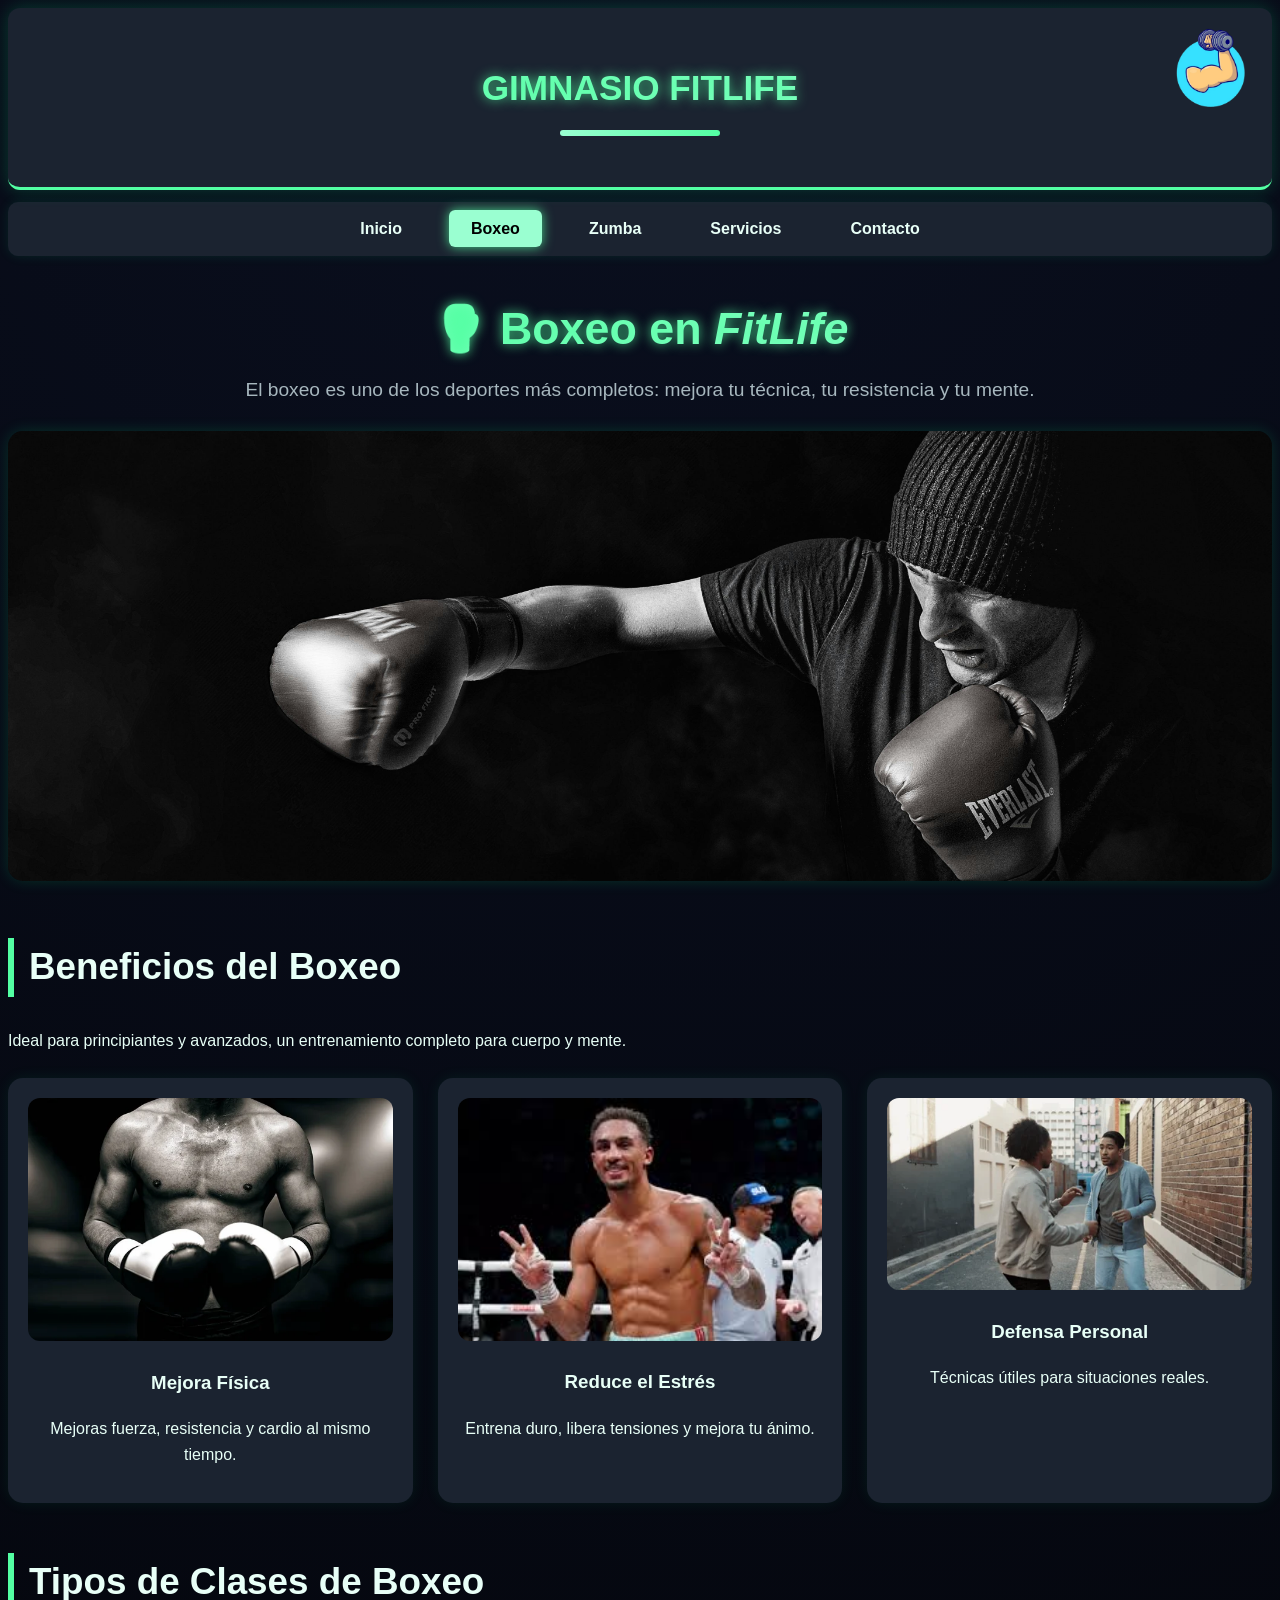
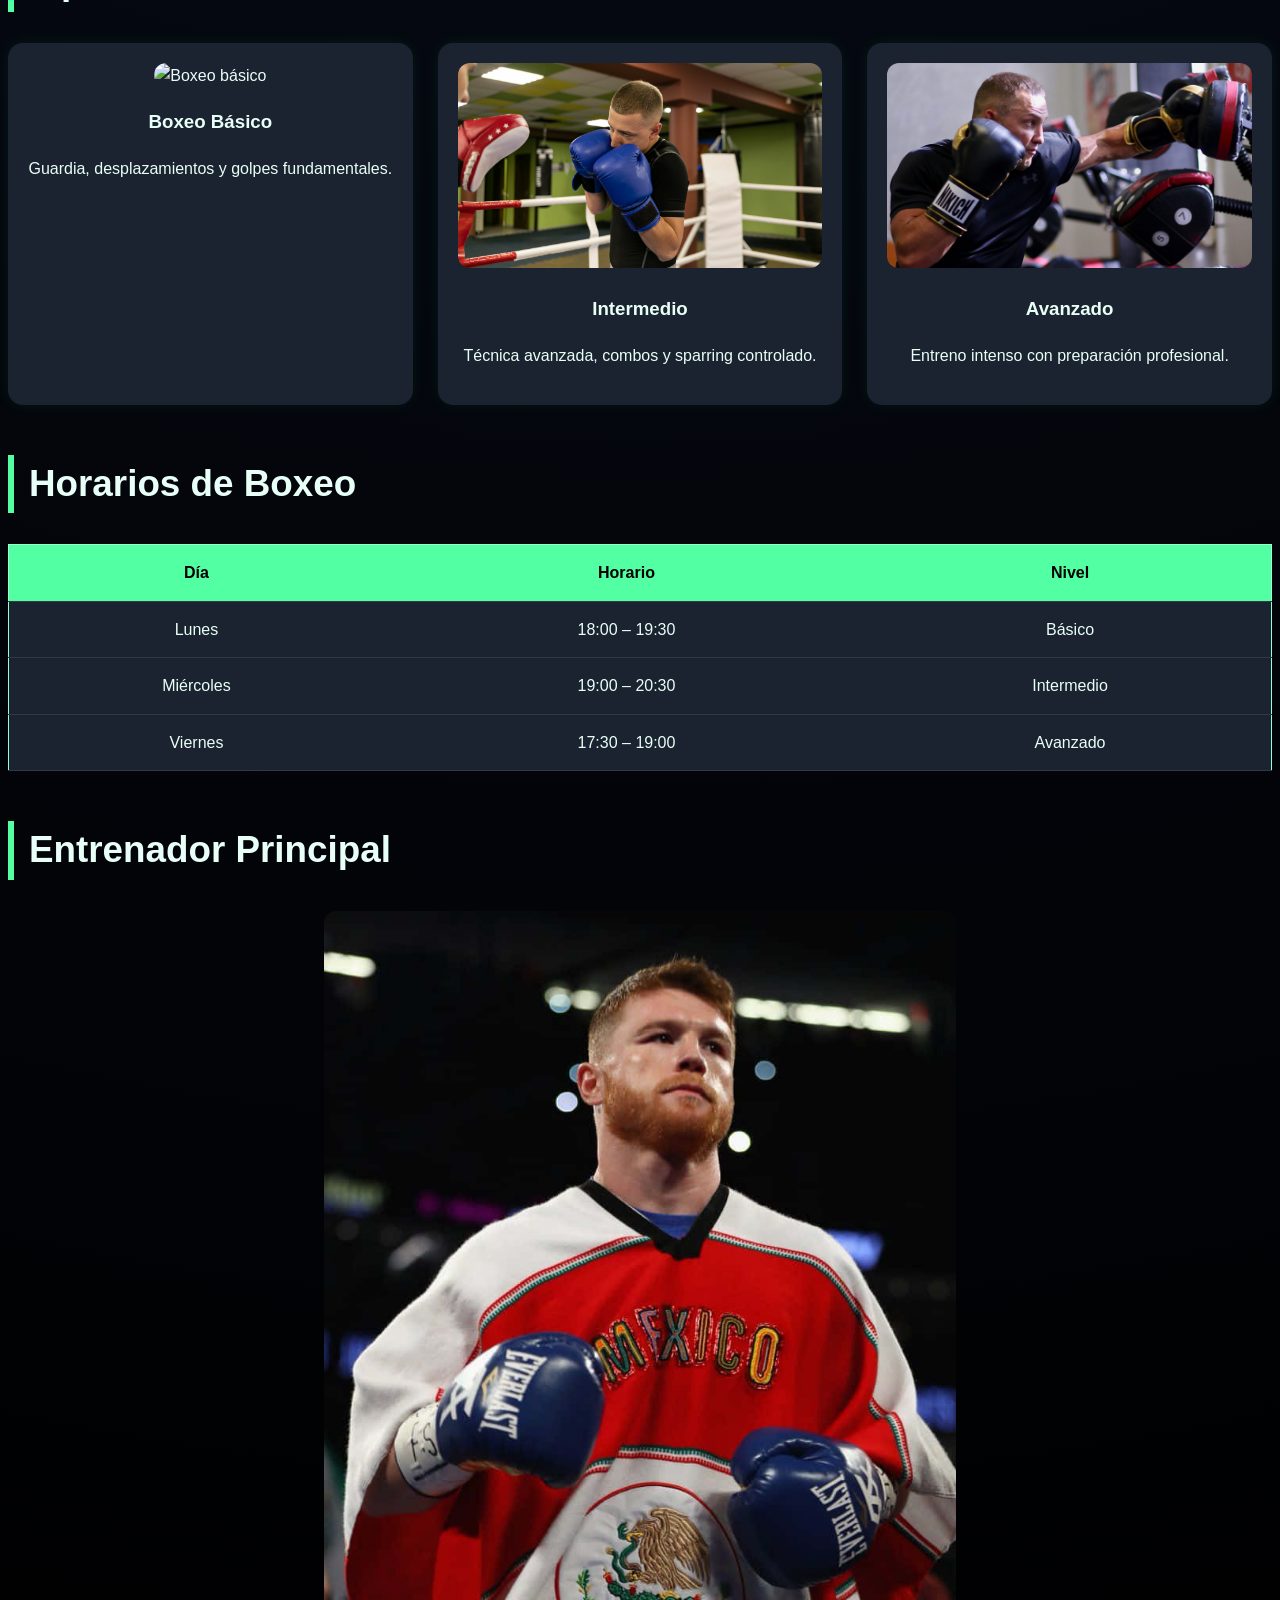
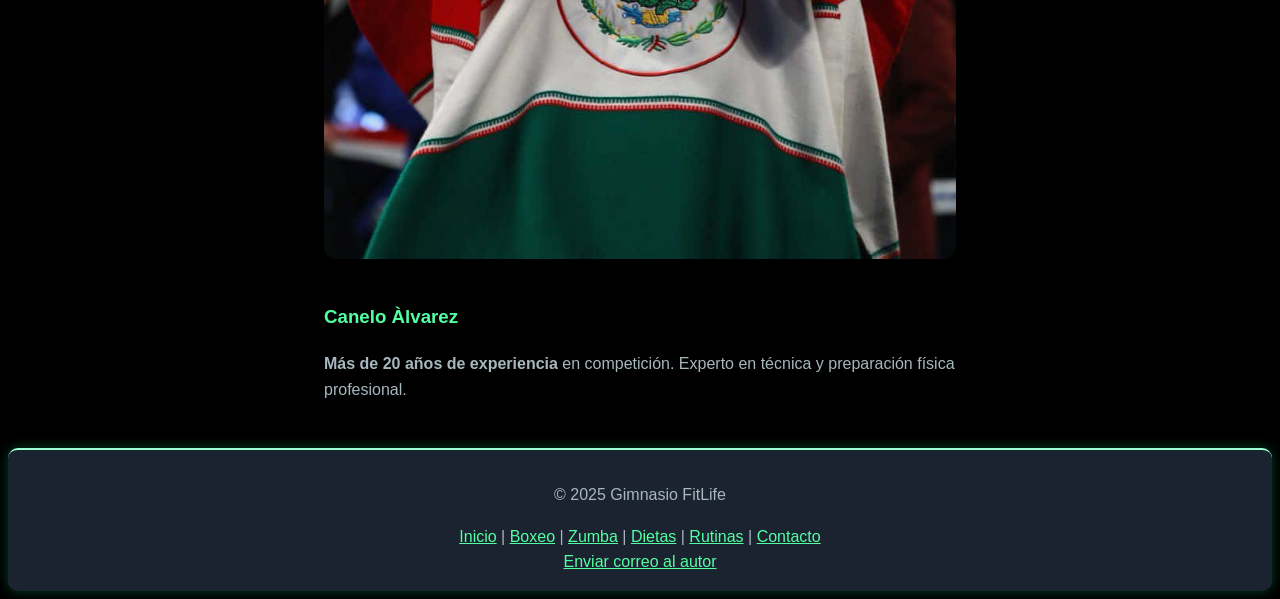
==== html/Anuarbotseo.html @ 524df391 "acabarBoxeo" ====
<!DOCTYPE html>
<html lang="es">

<head>
    <meta charset="UTF-8">
    <meta name="viewport" content="width=device-width, initial-scale=1.0">
    <meta name="author" content="Equipo 3">
    <meta name="description" content="Gimnasio FitLife – Entrenamientos, dietas y contacto">
    <meta name="keywords" content="gimnasio, boxeo, zumba, dietas, rutinas, fitness">
    <title>FitLife – Boxeo</title>

    <link rel="stylesheet" href="css/reset.css">
    <link rel="stylesheet" href="../css/boxeo.css">
    <link rel="stylesheet" href="../css/main.css">
</head>

<body>
    <header id="header">
        <img src="../img/logo.png" id="logo" alt="logo gimnasio">
        <h1>Gimnasio FitLife</h1>
    </header>

    <nav id="main-nav">
        <ul>
            <li><a href="../index.html">Inicio</a></li>
            <li><a class="active" href="Anuarbotseo.html">Boxeo</a></li>
            <li><a href="zumba.html">Zumba</a></li>
            <li><a href="servicios.html">Servicios</a></li>
            <li><a href="contacto.html">Contacto</a></li>
        </ul>
    </nav>

    <main>
        <!-- Sección portada -->
        <section id="boxeo-portada">
            <h1 class="titulo-boxeo">🥊 Boxeo en <em>FitLife</em></h1>
            <p class="intro-boxeo">El boxeo es uno de los deportes más completos: mejora tu técnica, tu resistencia y tu mente.</p>

            <div class="img-portada-boxeo">
                <img src="../img/box4k.jpg" alt="Boxeador entrenando">
            </div>
        </section>

        <!-- Beneficios -->
        <section id="beneficios-boxeo">
            <h2>Beneficios del Boxeo</h2>
            <p>Ideal para principiantes y avanzados, un entrenamiento completo para cuerpo y mente.</p>

            <div class="cards-beneficios">
                <div class="card-boxeo">
                    <img src="../img/fisico.png" alt="Mejora física">
                    <h3>Mejora Física</h3>
                    <p>Mejoras fuerza, resistencia y cardio al mismo tiempo.</p>
                </div>

                <div class="card-boxeo">
                    <img src="../img/estres.png" alt="Estrés">
                    <h3>Reduce el Estrés</h3>
                    <p>Entrena duro, libera tensiones y mejora tu ánimo.</p>
                </div>

                <div class="card-boxeo">
                    <img src="../img/pelecallejera.png" alt="Defensa personal">
                    <h3>Defensa Personal</h3>
                    <p>Técnicas útiles para situaciones reales.</p>
                </div>
            </div>
        </section>

        <!-- Clases -->
        <section id="tipos-clases">
            <h2>Tipos de Clases de Boxeo</h2>

            <div class="lista-clases">
                <div class="clase">
                    <img src="../img/nino-de-tiro-medio-practicando-boxeo.jpg" alt="Boxeo básico">
                    <h3>Boxeo Básico</h3>
                    <p>Guardia, desplazamientos y golpes fundamentales.</p>
                </div>

                <div class="clase">
                    <img src="../img/vista-lateral-del-boxeador-masculino-con-entrenador-y-guantes.jpg" alt="Nivel intermedio">
                    <h3>Intermedio</h3>
                    <p>Técnica avanzada, combos y sparring controlado.</p>
                </div>

                <div class="clase">
                    <img src="../img/AVANZADO.png" alt="Avanzado">
                    <h3>Avanzado</h3>
                    <p>Entreno intenso con preparación profesional.</p>
                </div>
            </div>
        </section>

        <!-- Horarios -->
        <section id="horarios-boxeo">
            <h2>Horarios de Boxeo</h2>

            <table class="tabla-horarios">
                <tr>
                    <th>Día</th>
                    <th>Horario</th>
                    <th>Nivel</th>
                </tr>
                <tr>
                    <td>Lunes</td>
                    <td>18:00 – 19:30</td>
                    <td>Básico</td>
                </tr>
                <tr>
                    <td>Miércoles</td>
                    <td>19:00 – 20:30</td>
                    <td>Intermedio</td>
                </tr>
                <tr>
                    <td>Viernes</td>
                    <td>17:30 – 19:00</td>
                    <td>Avanzado</td>
                </tr>
            </table>
        </section>

        <!-- Entrenador -->
        <section id="entrenador-boxeo">
            <h2>Entrenador Principal</h2>

            <div class="entrenador-info">
                <img src="../img/canelo.png" alt="Entrenador" class="entrenador-img">

                <div class="texto-entrenador">
                    <h3>Canelo Àlvarez</h3>
                    <p> <strong>Más de 20 años de experiencia</strong> en competición. Experto en técnica y preparación física profesional.</p>
                </div>
            </div>
        </section>
    </main>

    <footer id="footer">
        <p>© 2025 Gimnasio FitLife</p>
        <div id="footer-nav">
            <a href="../index.html">Inicio</a> |
            <a href="Anuarbotseo.html">Boxeo</a> |
            <a href="zumba.html">Zumba</a> |
            <a href="dietas.html">Dietas</a> |
            <a href="rutinas.html">Rutinas</a> |
            <a href="contacto.html">Contacto</a>
        </div>
        <a href="mailto:fitlife@gym.com">Enviar correo al autor</a>
    </footer>
</body>
</html>
---- css/boxeo.css ----
/* =======================================
   Estilos exclusivos de la página de boxeo
   Respeta la paleta neon oscura de main.css
   ======================================= */

/* Portada */
.titulo-boxeo {
    text-align: center;
    font-size: 2.8rem;
    margin-bottom: 10px;
    background: linear-gradient(90deg, var(--accent), var(--accent-soft));
    -webkit-background-clip: text;
    -webkit-text-fill-color: transparent;
    text-shadow: var(--shadow-neon);
}

.intro-boxeo {
    text-align: center;
    max-width: 800px;
    margin: auto;
    font-size: 1.2rem;
    color: var(--text-soft);
}

.img-portada-boxeo img {
    width: 100%;
    max-height: 450px;
    object-fit: cover;
    border-radius: 15px;
    margin-top: 25px;
    box-shadow: 0 0 15px rgba(0,255,144,0.15);
}

/* Títulos de secciones */
section h2 {
    font-size: 2.3rem;
    margin-top: 50px;
    border-left: 6px solid var(--accent);
    padding-left: 15px;
    color: var(--text-light);
}

/* Tarjetas */
.cards-beneficios,
.lista-clases {
    display: grid;
    grid-template-columns: repeat(auto-fit, minmax(280px, 1fr));
    gap: 25px;
    margin-top: 25px;
}

.card-boxeo,
.clase {
    background: var(--dark-2);
    padding: 20px;
    border-radius: 15px;
    text-align: center;
    box-shadow: 0 0 15px rgba(0,255,144,0.08);
    transition: 0.25s;
}

.card-boxeo:hover,
.clase:hover {
    transform: translateY(-5px);
    box-shadow: var(--shadow-neon);
}

.card-boxeo img,
.clase img,
.entrenador-img {
    width: 100%;
    border-radius: 12px;
}

/* Tabla horarios */
.tabla-horarios {
    width: 100%;
    border-collapse: collapse;
    margin-top: 20px;
    background: var(--dark-2);
    color: var(--text-light);
}

.tabla-horarios th,
.tabla-horarios td {
    padding: 15px;
    text-align: center;
    border-bottom: 1px solid rgba(255,255,255,0.1);
}

.tabla-horarios th {
    background: var(--accent);
    color: black;
}

/* Entrenador */
.entrenador-info {
    display: flex;
    flex-wrap: wrap;
    gap: 25px;
    margin-top: 25px;
    align-items: center;
    padding-left: 25%;
    width: 50%;
    height: 30%;
}

.texto-entrenador {
    flex: 1;
    min-width: 260px;
    color: var(--text-soft);
}

.texto-entrenador h3 {
    color: var(--accent);
}
---- css/main.css ----
/* ======================================================
   main.css - Estilos globales para index y páginas extra
   ====================================================== */

/* ============================
   PALETA DE COLORES NEÓN OSCURO
   ============================ */
:root {
  --dark-1: #0A0F1F;      /* Fondo principal */
  --dark-2: #1B2330;      /* Paneles, header, nav */
  --accent: #00FF90;      /* Verde neón */
  --accent-soft: #00CC73; /* Verde suave */
  --text-light: #E8F1F2;  /* Texto claro */
  --text-soft: #A7B7BE;   /* Subtítulos */
  --shadow-neon: 0 0 12px #00FF90;
}

/* ============================
   ESTILO GENERAL DEL BODY
   ============================ */
body {
  font-family: Arial, sans-serif;
  background: radial-gradient(circle at top, var(--dark-1) 0%, #000 90%);
  color: var(--text-light);
  line-height: 1.6;
  animation: fadeInPage 0.9s ease;
}

@keyframes fadeInPage {
  from { opacity: 0; transform: translateY(8px); }
  to   { opacity: 1; transform: translateY(0); }
}

#wrapper {
  width: 90%;
  max-width: 1100px;
  margin: 28px auto;
  padding: 8px;
}

/* ============================
   HEADER
   ============================ */
#header {
  background: var(--dark-2);
  padding: 28px;
  border-radius: 12px;
  position: relative;
  text-align: center;
  border-bottom: 3px solid var(--accent);
  box-shadow: 0 0 18px rgba(0,255,144,0.2);
}

#header h1 {
  font-size: 2.2rem;
  font-weight: 900;
  text-transform: uppercase;
  background: linear-gradient(90deg, var(--accent), var(--accent-soft));
  background-clip: text;
  -webkit-text-fill-color: transparent;
  text-shadow: var(--shadow-neon);
}

#header h1::after {
  content: "";
  display: block;
  width: 160px;
  height: 6px;
  margin: 14px auto 0;
  background: linear-gradient(90deg, var(--accent-soft), var(--accent));
  border-radius: 4px;
}

#logo {
  width: 90px;
  position: absolute;
  right: 20px;
  top: 20px;
  transition: 0.25s ease;
}

#logo:hover { transform: scale(1.05); }

/* ============================
   MENÚ (Nav)
   ============================ */
#main-nav ul {
  list-style: none;
  display: flex;
  justify-content: center;
  gap: 25px;
  padding: 14px;
  background: var(--dark-2);
  border-radius: 10px;
  margin-top: 20px;
  box-shadow: 0 0 12px rgba(0,255,144,0.1);
}

#main-nav a {
  text-decoration: none;
  color: var(--text-light);
  padding: 10px 22px;
  border-radius: 6px;
  font-weight: bold;
  transition: 0.25s ease;
}

#main-nav a:hover {
  background: var(--accent);
  color: #000;
  box-shadow: var(--shadow-neon);
}

#main-nav .active {
  background: var(--accent-soft);
  color: black;
}


/* ============================
   MENÚ DE NAVEGACIÓN
   ============================ */
#main-nav ul {
  list-style: none;
  display: flex;
  justify-content: center;
  gap: 25px;
  padding: 14px;
  margin-top: 12px;
  background: var(--dark-2);
  border-radius: 10px;
  box-shadow: 0 0 12px rgba(0,255,144,0.1);
}

#main-nav a {
  text-decoration: none;
  color: var(--text-light);
  font-weight: bold;
  padding: 10px 22px;
  border-radius: 6px;
  transition: 0.3s;
}

#main-nav a:hover {
  background: var(--accent);
  color: #000;
  box-shadow: var(--shadow-neon);
}

#main-nav .active {
  background: var(--accent-soft);
  color: black;
  box-shadow: var(--shadow-neon);
}

/* ============================
   TABLAS (SI SE USAN)
   ============================ */
table {
  width: 100%;
  margin-top: 20px;
  border-collapse: collapse;
  background: rgba(255,255,255,0.05);
  border: 1px solid var(--accent-soft);
  color: var(--text-light);
}

th {
  background: var(--accent-soft);
  color: black;
  padding: 10px;
}

td {
  padding: 10px;
  border-bottom: 1px solid rgba(255,255,255,0.15);
}

tbody tr:hover {
  background: rgba(0,255,144,0.1);
}

/* ============================
   FOOTER
   ============================ */
#footer {
  background: var(--dark-2);
  padding: 16px;
  margin-top: 30px;
  border-radius: 10px;
  text-align: center;
  color: var(--text-soft);
  border-top: 2px solid var(--accent-soft);
  box-shadow: 0 0 12px rgba(0,255,144,0.25);
}

#footer a {
  color: var(--accent);
}

#footer a:hover {
  color: var(--accent-soft);
  text-shadow: var(--shadow-neon);
}

/* ============================
   RESPONSIVE
   ============================ */
@media (max-width: 900px) {
  #logo {
    position: static;
    margin: 0 auto 12px;
  }

  #main-nav ul {
    flex-wrap: wrap;
  }
}

:root {
  --accent: #53ffa3;        /* verde neón */
  --accent-soft: #9affd1;   /* verde suave */
  --blue-neon: #6bc5ff;     /* azul neón NUEVO */
  --blue-neon-soft: #9edcff; /* azul suave NUEVO */
  --text-light: #e8fff7;
  --shadow-neon: 0 0 12px rgba(83,255,163,0.8);
}
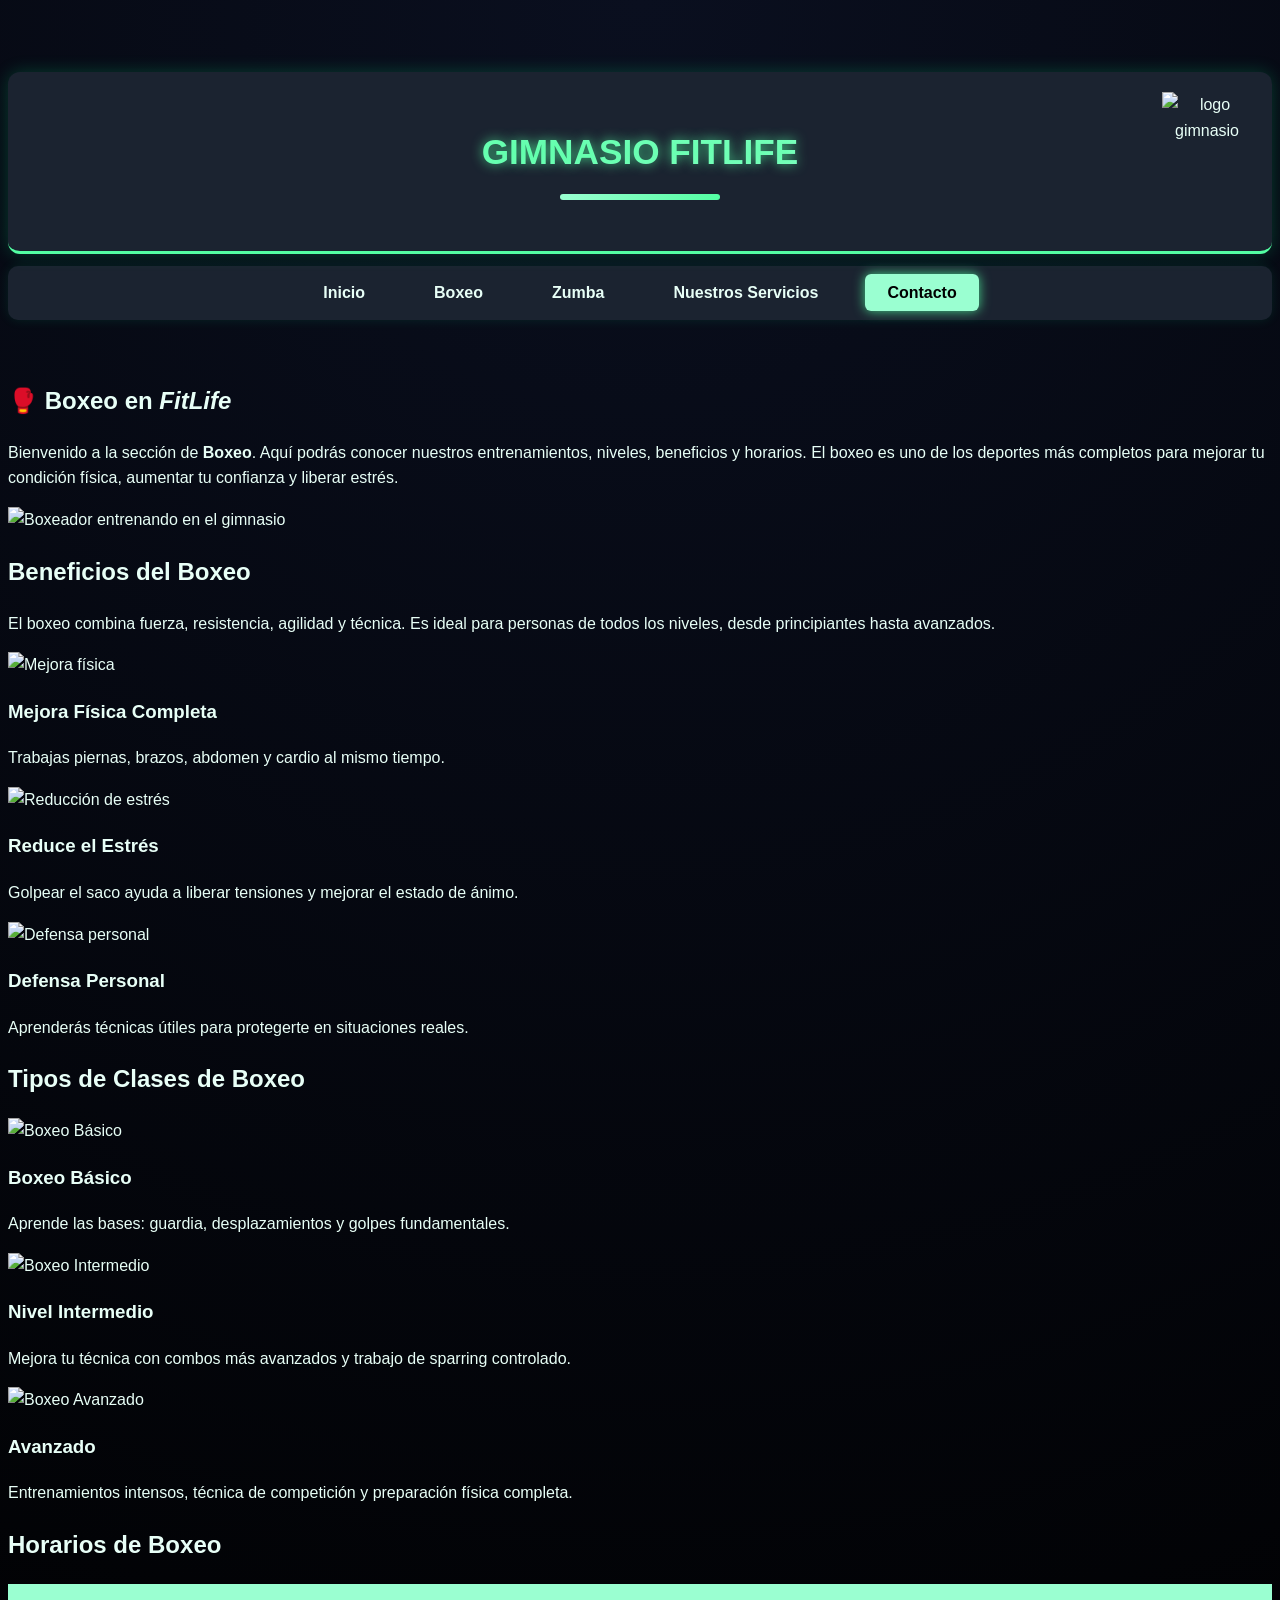
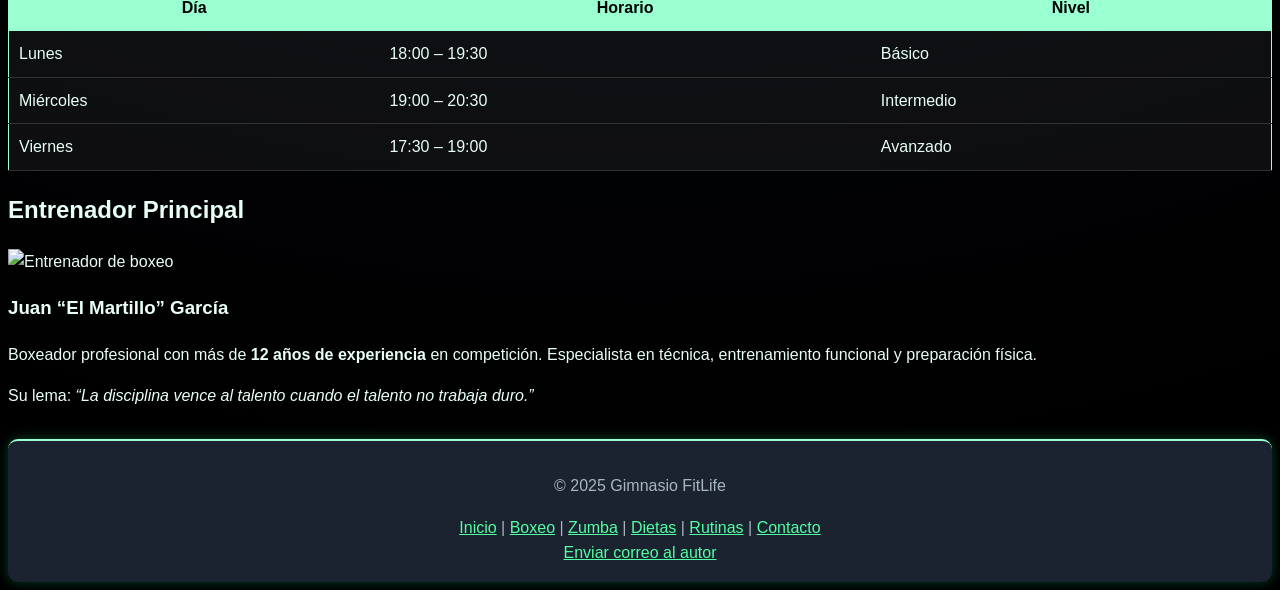
==== commit c498175a: "yasta" ====
--- a/html/Anuarbotseo.html
+++ b/html/Anuarbotseo.html
@@ -1,151 +1,175 @@
 <!DOCTYPE html>
-<html lang="es">
+<html lang="ca">
 
 <head>
     <meta charset="UTF-8">
-    <meta name="viewport" content="width=device-width, initial-scale=1.0">
+    <link rel="stylesheet" href="css/reset.css">
+    <link rel="stylesheet" href="../css/main.css">
     <meta name="author" content="Equipo 3">
     <meta name="description" content="Gimnasio FitLife – Entrenamientos, dietas y contacto">
     <meta name="keywords" content="gimnasio, boxeo, zumba, dietas, rutinas, fitness">
-    <title>FitLife – Boxeo</title>
+    <meta name="viewport" content="width=device-width, initial-scale=1.0">
+    <title>FitLife – INICIO</title>
 
-    <link rel="stylesheet" href="css/reset.css">
-    <link rel="stylesheet" href="../css/boxeo.css">
-    <link rel="stylesheet" href="../css/main.css">
 </head>
 
 <body>
+    <div id="wrapper"></div>
+
     <header id="header">
-        <img src="../img/logo.png" id="logo" alt="logo gimnasio">
+        <img src="./img/logo.png" id="logo" alt="logo gimnasio">
         <h1>Gimnasio FitLife</h1>
     </header>
-
-    <nav id="main-nav">
+    </header>
+   <nav id="main-nav">
         <ul>
             <li><a href="../index.html">Inicio</a></li>
-            <li><a class="active" href="Anuarbotseo.html">Boxeo</a></li>
+            <li><a href="Anuarbotseo.html">Boxeo</a></li>
             <li><a href="zumba.html">Zumba</a></li>
-            <li><a href="servicios.html">Servicios</a></li>
-            <li><a href="contacto.html">Contacto</a></li>
+            <li><a href="servicios.html">Nuestros Servicios</a></li>
+            <li><a class="active" href="contacto.html">Contacto</a></li>
         </ul>
-    </nav>
+    </nav>
+    <main id="contenido">
+        <!-- =========================
+         1. Sección principal BOXEO
+    ========================= -->
+    <section id="boxeo-portada" class="seccion-boxeo">
+        <h1 class="titulo-boxeo">🥊 Boxeo en <em>FitLife</em></h1>
+        <p class="intro-boxeo">
+            Bienvenido a la sección de <strong>Boxeo</strong>. Aquí podrás conocer nuestros entrenamientos,
+            niveles, beneficios y horarios. El boxeo es uno de los deportes más completos para mejorar tu
+            condición física, aumentar tu confianza y liberar estrés.
+        </p>
 
-    <main>
-        <!-- Sección portada -->
-        <section id="boxeo-portada">
-            <h1 class="titulo-boxeo">🥊 Boxeo en <em>FitLife</em></h1>
-            <p class="intro-boxeo">El boxeo es uno de los deportes más completos: mejora tu técnica, tu resistencia y tu mente.</p>
+        <div class="img-portada-boxeo">
+            <img src="./img/boxeo-portada.jpg" alt="Boxeador entrenando en el gimnasio">
+        </div>
+    </section>
 
-            <div class="img-portada-boxeo">
-                <img src="../img/box4k.jpg" alt="Boxeador entrenando">
+    <!-- =========================
+         2. Beneficios del Boxeo
+    ========================= -->
+    <section id="beneficios-boxeo">
+        <h2>Beneficios del Boxeo</h2>
+        <p>
+            El boxeo combina fuerza, resistencia, agilidad y técnica. Es ideal para personas de todos los
+            niveles, desde principiantes hasta avanzados.
+        </p>
+
+        <div class="cards-beneficios">
+            <div class="card-boxeo">
+                <img src="./img/boxeo-beneficio1.jpg" alt="Mejora física">
+                <h3>Mejora Física Completa</h3>
+                <p>Trabajas piernas, brazos, abdomen y cardio al mismo tiempo.</p>
             </div>
-        </section>
 
-        <!-- Beneficios -->
-        <section id="beneficios-boxeo">
-            <h2>Beneficios del Boxeo</h2>
-            <p>Ideal para principiantes y avanzados, un entrenamiento completo para cuerpo y mente.</p>
+            <div class="card-boxeo">
+                <img src="./img/boxeo-beneficio2.jpg" alt="Reducción de estrés">
+                <h3>Reduce el Estrés</h3>
+                <p>Golpear el saco ayuda a liberar tensiones y mejorar el estado de ánimo.</p>
+            </div>
 
-            <div class="cards-beneficios">
-                <div class="card-boxeo">
-                    <img src="../img/fisico.png" alt="Mejora física">
-                    <h3>Mejora Física</h3>
-                    <p>Mejoras fuerza, resistencia y cardio al mismo tiempo.</p>
-                </div>
+            <div class="card-boxeo">
+                <img src="./img/boxeo-beneficio3.jpg" alt="Defensa personal">
+                <h3>Defensa Personal</h3>
+                <p>Aprenderás técnicas útiles para protegerte en situaciones reales.</p>
+            </div>
+        </div>
+    </section>
 
-                <div class="card-boxeo">
-                    <img src="../img/estres.png" alt="Estrés">
-                    <h3>Reduce el Estrés</h3>
-                    <p>Entrena duro, libera tensiones y mejora tu ánimo.</p>
-                </div>
+    <!-- =========================
+         3. Tipos de Clases
+    ========================= -->
+    <section id="tipos-clases">
+        <h2>Tipos de Clases de Boxeo</h2>
 
-                <div class="card-boxeo">
-                    <img src="../img/pelecallejera.png" alt="Defensa personal">
-                    <h3>Defensa Personal</h3>
-                    <p>Técnicas útiles para situaciones reales.</p>
-                </div>
+        <div class="lista-clases">
+            <div class="clase">
+                <img src="./img/boxeo-clase1.jpg" alt="Boxeo Básico">
+                <h3>Boxeo Básico</h3>
+                <p>Aprende las bases: guardia, desplazamientos y golpes fundamentales.</p>
             </div>
-        </section>
 
-        <!-- Clases -->
-        <section id="tipos-clases">
-            <h2>Tipos de Clases de Boxeo</h2>
+            <div class="clase">
+                <img src="./img/boxeo-clase2.jpg" alt="Boxeo Intermedio">
+                <h3>Nivel Intermedio</h3>
+                <p>Mejora tu técnica con combos más avanzados y trabajo de sparring controlado.</p>
+            </div>
 
-            <div class="lista-clases">
-                <div class="clase">
-                    <img src="../img/nino-de-tiro-medio-practicando-boxeo.jpg" alt="Boxeo básico">
-                    <h3>Boxeo Básico</h3>
-                    <p>Guardia, desplazamientos y golpes fundamentales.</p>
-                </div>
+            <div class="clase">
+                <img src="./img/boxeo-clase3.jpg" alt="Boxeo Avanzado">
+                <h3>Avanzado</h3>
+                <p>Entrenamientos intensos, técnica de competición y preparación física completa.</p>
+            </div>
+        </div>
+    </section>
 
-                <div class="clase">
-                    <img src="../img/vista-lateral-del-boxeador-masculino-con-entrenador-y-guantes.jpg" alt="Nivel intermedio">
-                    <h3>Intermedio</h3>
-                    <p>Técnica avanzada, combos y sparring controlado.</p>
-                </div>
+    <!-- =========================
+         4. Horarios
+    ========================= -->
+    <section id="horarios-boxeo">
+        <h2>Horarios de Boxeo</h2>
 
-                <div class="clase">
-                    <img src="../img/AVANZADO.png" alt="Avanzado">
-                    <h3>Avanzado</h3>
-                    <p>Entreno intenso con preparación profesional.</p>
-                </div>
+        <table class="tabla-horarios">
+            <tr>
+                <th>Día</th>
+                <th>Horario</th>
+                <th>Nivel</th>
+            </tr>
+            <tr>
+                <td>Lunes</td>
+                <td>18:00 – 19:30</td>
+                <td>Básico</td>
+            </tr>
+            <tr>
+                <td>Miércoles</td>
+                <td>19:00 – 20:30</td>
+                <td>Intermedio</td>
+            </tr>
+            <tr>
+                <td>Viernes</td>
+                <td>17:30 – 19:00</td>
+                <td>Avanzado</td>
+            </tr>
+        </table>
+    </section>
+
+    <!-- =========================
+         5. Entrenador principal
+    ========================= -->
+    <section id="entrenador-boxeo">
+        <h2>Entrenador Principal</h2>
+
+        <div class="entrenador-info">
+            <img src="./img/entrenador-boxeo.jpg" alt="Entrenador de boxeo" class="entrenador-img">
+
+            <div class="texto-entrenador">
+                <h3>Juan “El Martillo” García</h3>
+                <p>
+                    Boxeador profesional con más de <strong>12 años de experiencia</strong> en competición.
+                    Especialista en técnica, entrenamiento funcional y preparación física.
+                </p>
+                <p>Su lema: <em>“La disciplina vence al talento cuando el talento no trabaja duro.”</em></p>
             </div>
-        </section>
+        </div>
+    </section>
 
-        <!-- Horarios -->
-        <section id="horarios-boxeo">
-            <h2>Horarios de Boxeo</h2>
 
-            <table class="tabla-horarios">
-                <tr>
-                    <th>Día</th>
-                    <th>Horario</th>
-                    <th>Nivel</th>
-                </tr>
-                <tr>
-                    <td>Lunes</td>
-                    <td>18:00 – 19:30</td>
-                    <td>Básico</td>
-                </tr>
-                <tr>
-                    <td>Miércoles</td>
-                    <td>19:00 – 20:30</td>
-                    <td>Intermedio</td>
-                </tr>
-                <tr>
-                    <td>Viernes</td>
-                    <td>17:30 – 19:00</td>
-                    <td>Avanzado</td>
-                </tr>
-            </table>
-        </section>
+    </main>
+    <footer id="footer">
+    <p>© 2025 Gimnasio FitLife</p>
 
-        <!-- Entrenador -->
-        <section id="entrenador-boxeo">
-            <h2>Entrenador Principal</h2>
+    <div id="footer-nav">
+        <a href="../index.html">Inicio</a> |
+        <a href="boxeo.html">Boxeo</a> |
+        <a href="zumba.html">Zumba</a> |
+        <a href="dietas.html">Dietas</a> |
+        <a href="rutinas.html">Rutinas</a> |
+        <a href="contacto.html">Contacto</a>
+    </div>
 
-            <div class="entrenador-info">
-                <img src="../img/canelo.png" alt="Entrenador" class="entrenador-img">
+    <a href="mailto:fitlife@gym.com">Enviar correo al autor</a>
+</footer>
+</body>
 
-                <div class="texto-entrenador">
-                    <h3>Canelo Àlvarez</h3>
-                    <p> <strong>Más de 20 años de experiencia</strong> en competición. Experto en técnica y preparación física profesional.</p>
-                </div>
-            </div>
-        </section>
-    </main>
-
-    <footer id="footer">
-        <p>© 2025 Gimnasio FitLife</p>
-        <div id="footer-nav">
-            <a href="../index.html">Inicio</a> |
-            <a href="Anuarbotseo.html">Boxeo</a> |
-            <a href="zumba.html">Zumba</a> |
-            <a href="dietas.html">Dietas</a> |
-            <a href="rutinas.html">Rutinas</a> |
-            <a href="contacto.html">Contacto</a>
-        </div>
-        <a href="mailto:fitlife@gym.com">Enviar correo al autor</a>
-    </footer>
-</body>
-</html>
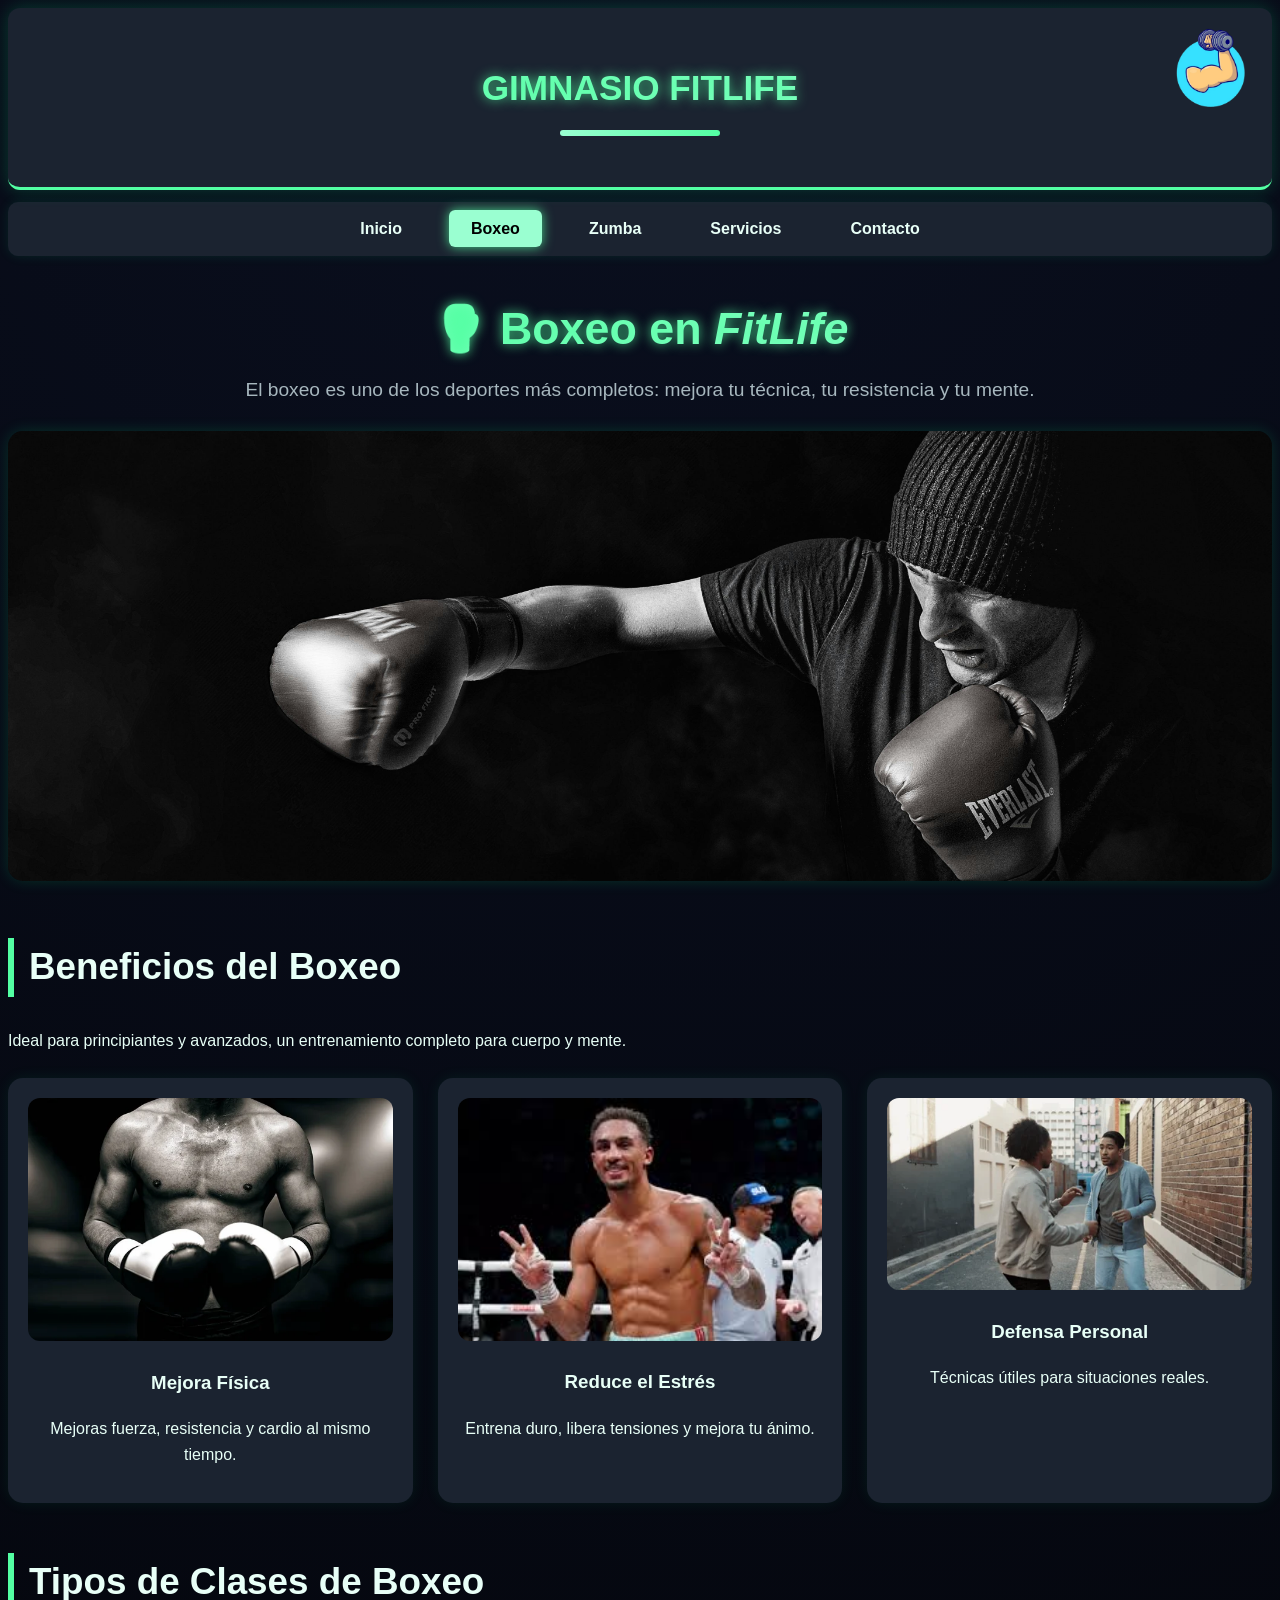
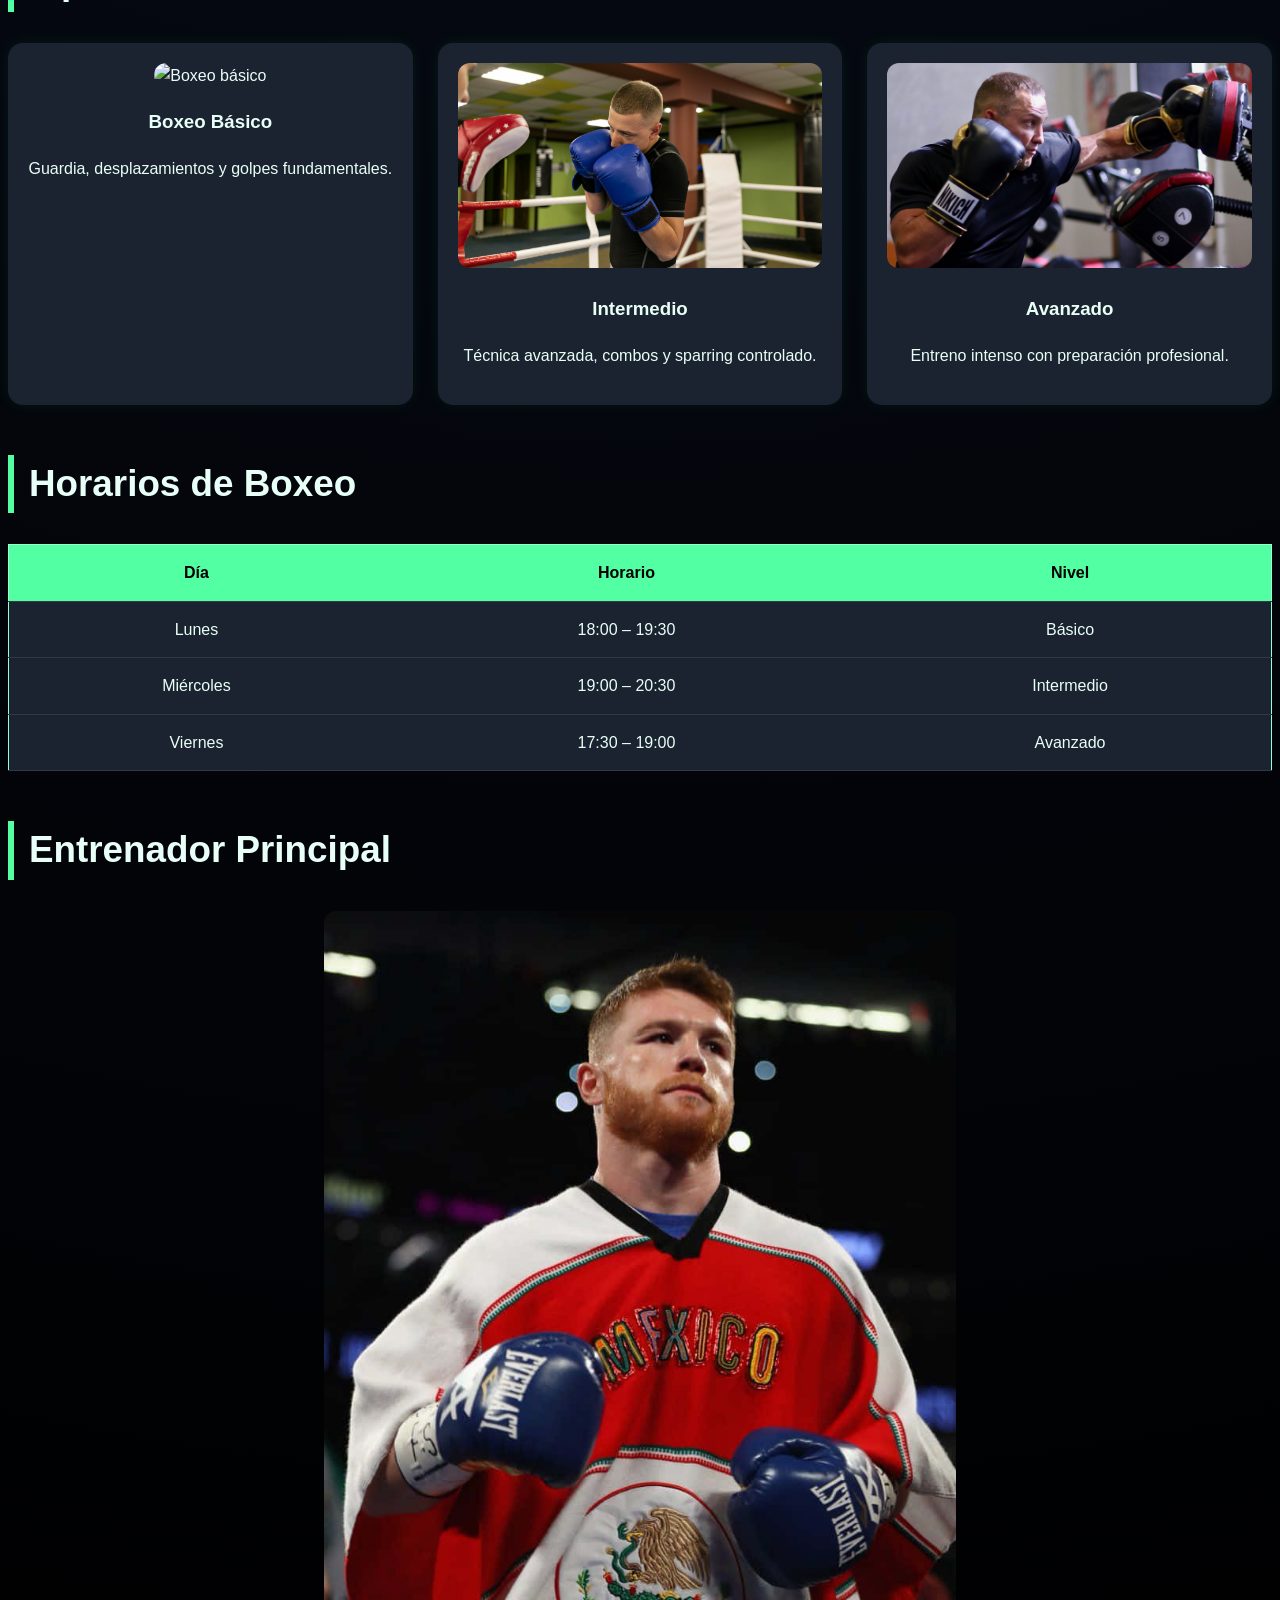
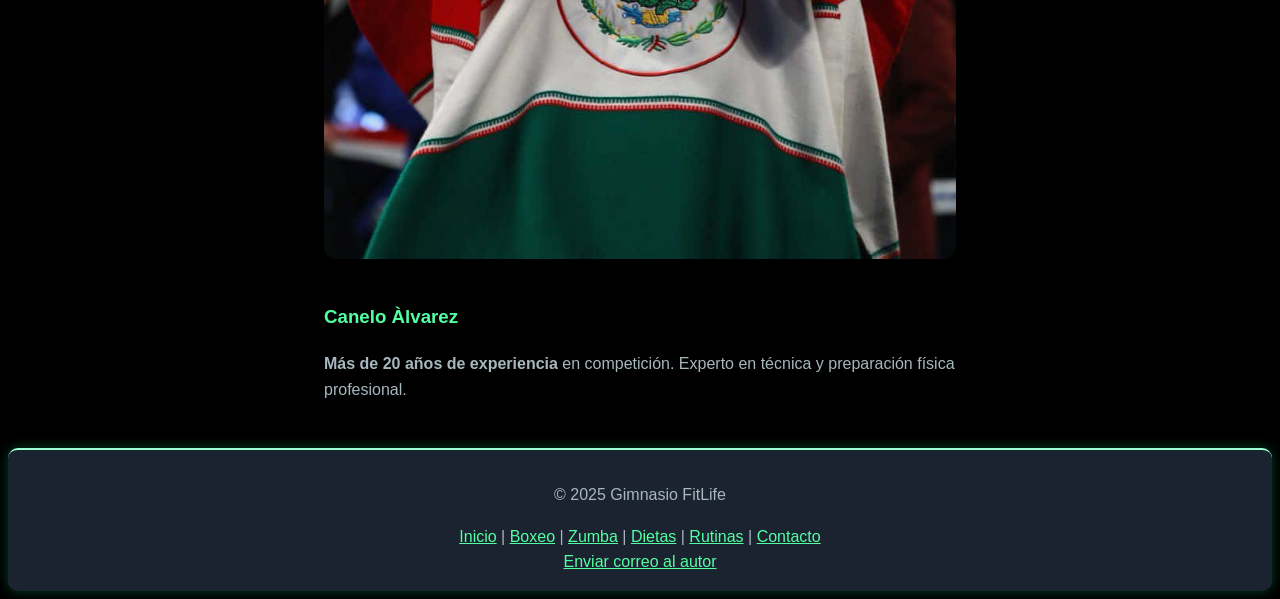
==== commit 9e68ce65: "yaElFinal" ====
--- a/html/Anuarbotseo.html
+++ b/html/Anuarbotseo.html
@@ -1,175 +1,151 @@
 <!DOCTYPE html>
-<html lang="ca">
+<html lang="es">
 
 <head>
     <meta charset="UTF-8">
-    <link rel="stylesheet" href="css/reset.css">
-    <link rel="stylesheet" href="../css/main.css">
+    <meta name="viewport" content="width=device-width, initial-scale=1.0">
     <meta name="author" content="Equipo 3">
     <meta name="description" content="Gimnasio FitLife – Entrenamientos, dietas y contacto">
     <meta name="keywords" content="gimnasio, boxeo, zumba, dietas, rutinas, fitness">
-    <meta name="viewport" content="width=device-width, initial-scale=1.0">
-    <title>FitLife – INICIO</title>
+    <title>FitLife – Boxeo</title>
 
+    <link rel="stylesheet" href="css/reset.css">
+    <link rel="stylesheet" href="../css/boxeo.css">
+    <link rel="stylesheet" href="../css/main.css">
 </head>
 
 <body>
-    <div id="wrapper"></div>
-
     <header id="header">
-        <img src="./img/logo.png" id="logo" alt="logo gimnasio">
+        <img src="../img/logo.png" id="logo" alt="logo gimnasio">
         <h1>Gimnasio FitLife</h1>
     </header>
-    </header>
-   <nav id="main-nav">
+
+    <nav id="main-nav">
         <ul>
             <li><a href="../index.html">Inicio</a></li>
-            <li><a href="Anuarbotseo.html">Boxeo</a></li>
+            <li><a class="active" href="Anuarbotseo.html">Boxeo</a></li>
             <li><a href="zumba.html">Zumba</a></li>
-            <li><a href="servicios.html">Nuestros Servicios</a></li>
-            <li><a class="active" href="contacto.html">Contacto</a></li>
+            <li><a href="servicios.html">Servicios</a></li>
+            <li><a href="contacto.html">Contacto</a></li>
         </ul>
-    </nav>
-    <main id="contenido">
-        <!-- =========================
-         1. Sección principal BOXEO
-    ========================= -->
-    <section id="boxeo-portada" class="seccion-boxeo">
-        <h1 class="titulo-boxeo">🥊 Boxeo en <em>FitLife</em></h1>
-        <p class="intro-boxeo">
-            Bienvenido a la sección de <strong>Boxeo</strong>. Aquí podrás conocer nuestros entrenamientos,
-            niveles, beneficios y horarios. El boxeo es uno de los deportes más completos para mejorar tu
-            condición física, aumentar tu confianza y liberar estrés.
-        </p>
+    </nav>
 
-        <div class="img-portada-boxeo">
-            <img src="./img/boxeo-portada.jpg" alt="Boxeador entrenando en el gimnasio">
+    <main>
+        <!-- Sección portada -->
+        <section id="boxeo-portada">
+            <h1 class="titulo-boxeo">🥊 Boxeo en <em>FitLife</em></h1>
+            <p class="intro-boxeo">El boxeo es uno de los deportes más completos: mejora tu técnica, tu resistencia y tu mente.</p>
+
+            <div class="img-portada-boxeo">
+                <img src="../img/box4k.jpg" alt="Boxeador entrenando">
+            </div>
+        </section>
+
+        <!-- Beneficios -->
+        <section id="beneficios-boxeo">
+            <h2>Beneficios del Boxeo</h2>
+            <p>Ideal para principiantes y avanzados, un entrenamiento completo para cuerpo y mente.</p>
+
+            <div class="cards-beneficios">
+                <div class="card-boxeo">
+                    <img src="../img/fisico.png" alt="Mejora física">
+                    <h3>Mejora Física</h3>
+                    <p>Mejoras fuerza, resistencia y cardio al mismo tiempo.</p>
+                </div>
+
+                <div class="card-boxeo">
+                    <img src="../img/estres.png" alt="Estrés">
+                    <h3>Reduce el Estrés</h3>
+                    <p>Entrena duro, libera tensiones y mejora tu ánimo.</p>
+                </div>
+
+                <div class="card-boxeo">
+                    <img src="../img/pelecallejera.png" alt="Defensa personal">
+                    <h3>Defensa Personal</h3>
+                    <p>Técnicas útiles para situaciones reales.</p>
+                </div>
+            </div>
+        </section>
+
+        <!-- Clases -->
+        <section id="tipos-clases">
+            <h2>Tipos de Clases de Boxeo</h2>
+
+            <div class="lista-clases">
+                <div class="clase">
+                    <img src="../img/nino-de-tiro-medio-practicando-boxeo.jpg" alt="Boxeo básico">
+                    <h3>Boxeo Básico</h3>
+                    <p>Guardia, desplazamientos y golpes fundamentales.</p>
+                </div>
+
+                <div class="clase">
+                    <img src="../img/vista-lateral-del-boxeador-masculino-con-entrenador-y-guantes.jpg" alt="Nivel intermedio">
+                    <h3>Intermedio</h3>
+                    <p>Técnica avanzada, combos y sparring controlado.</p>
+                </div>
+
+                <div class="clase">
+                    <img src="../img/AVANZADO.png" alt="Avanzado">
+                    <h3>Avanzado</h3>
+                    <p>Entreno intenso con preparación profesional.</p>
+                </div>
+            </div>
+        </section>
+
+        <!-- Horarios -->
+        <section id="horarios-boxeo">
+            <h2>Horarios de Boxeo</h2>
+
+            <table class="tabla-horarios">
+                <tr>
+                    <th>Día</th>
+                    <th>Horario</th>
+                    <th>Nivel</th>
+                </tr>
+                <tr>
+                    <td>Lunes</td>
+                    <td>18:00 – 19:30</td>
+                    <td>Básico</td>
+                </tr>
+                <tr>
+                    <td>Miércoles</td>
+                    <td>19:00 – 20:30</td>
+                    <td>Intermedio</td>
+                </tr>
+                <tr>
+                    <td>Viernes</td>
+                    <td>17:30 – 19:00</td>
+                    <td>Avanzado</td>
+                </tr>
+            </table>
+        </section>
+
+        <!-- Entrenador -->
+        <section id="entrenador-boxeo">
+            <h2>Entrenador Principal</h2>
+
+            <div class="entrenador-info">
+                <img src="../img/canelo.png" alt="Entrenador" class="entrenador-img">
+
+                <div class="texto-entrenador">
+                    <h3>Canelo Àlvarez</h3>
+                    <p><strong>Más de 20 años de experiencia</strong> en competición. Experto en técnica y preparación física profesional.</p>
+                </div>
+            </div>
+        </section>
+    </main>
+
+    <footer id="footer">
+        <p>© 2025 Gimnasio FitLife</p>
+        <div id="footer-nav">
+            <a href="../index.html">Inicio</a> |
+            <a href="Anuarbotseo.html">Boxeo</a> |
+            <a href="zumba.html">Zumba</a> |
+            <a href="dietas.html">Dietas</a> |
+            <a href="rutinas.html">Rutinas</a> |
+            <a href="contacto.html">Contacto</a>
         </div>
-    </section>
-
-    <!-- =========================
-         2. Beneficios del Boxeo
-    ========================= -->
-    <section id="beneficios-boxeo">
-        <h2>Beneficios del Boxeo</h2>
-        <p>
-            El boxeo combina fuerza, resistencia, agilidad y técnica. Es ideal para personas de todos los
-            niveles, desde principiantes hasta avanzados.
-        </p>
-
-        <div class="cards-beneficios">
-            <div class="card-boxeo">
-                <img src="./img/boxeo-beneficio1.jpg" alt="Mejora física">
-                <h3>Mejora Física Completa</h3>
-                <p>Trabajas piernas, brazos, abdomen y cardio al mismo tiempo.</p>
-            </div>
-
-            <div class="card-boxeo">
-                <img src="./img/boxeo-beneficio2.jpg" alt="Reducción de estrés">
-                <h3>Reduce el Estrés</h3>
-                <p>Golpear el saco ayuda a liberar tensiones y mejorar el estado de ánimo.</p>
-            </div>
-
-            <div class="card-boxeo">
-                <img src="./img/boxeo-beneficio3.jpg" alt="Defensa personal">
-                <h3>Defensa Personal</h3>
-                <p>Aprenderás técnicas útiles para protegerte en situaciones reales.</p>
-            </div>
-        </div>
-    </section>
-
-    <!-- =========================
-         3. Tipos de Clases
-    ========================= -->
-    <section id="tipos-clases">
-        <h2>Tipos de Clases de Boxeo</h2>
-
-        <div class="lista-clases">
-            <div class="clase">
-                <img src="./img/boxeo-clase1.jpg" alt="Boxeo Básico">
-                <h3>Boxeo Básico</h3>
-                <p>Aprende las bases: guardia, desplazamientos y golpes fundamentales.</p>
-            </div>
-
-            <div class="clase">
-                <img src="./img/boxeo-clase2.jpg" alt="Boxeo Intermedio">
-                <h3>Nivel Intermedio</h3>
-                <p>Mejora tu técnica con combos más avanzados y trabajo de sparring controlado.</p>
-            </div>
-
-            <div class="clase">
-                <img src="./img/boxeo-clase3.jpg" alt="Boxeo Avanzado">
-                <h3>Avanzado</h3>
-                <p>Entrenamientos intensos, técnica de competición y preparación física completa.</p>
-            </div>
-        </div>
-    </section>
-
-    <!-- =========================
-         4. Horarios
-    ========================= -->
-    <section id="horarios-boxeo">
-        <h2>Horarios de Boxeo</h2>
-
-        <table class="tabla-horarios">
-            <tr>
-                <th>Día</th>
-                <th>Horario</th>
-                <th>Nivel</th>
-            </tr>
-            <tr>
-                <td>Lunes</td>
-                <td>18:00 – 19:30</td>
-                <td>Básico</td>
-            </tr>
-            <tr>
-                <td>Miércoles</td>
-                <td>19:00 – 20:30</td>
-                <td>Intermedio</td>
-            </tr>
-            <tr>
-                <td>Viernes</td>
-                <td>17:30 – 19:00</td>
-                <td>Avanzado</td>
-            </tr>
-        </table>
-    </section>
-
-    <!-- =========================
-         5. Entrenador principal
-    ========================= -->
-    <section id="entrenador-boxeo">
-        <h2>Entrenador Principal</h2>
-
-        <div class="entrenador-info">
-            <img src="./img/entrenador-boxeo.jpg" alt="Entrenador de boxeo" class="entrenador-img">
-
-            <div class="texto-entrenador">
-                <h3>Juan “El Martillo” García</h3>
-                <p>
-                    Boxeador profesional con más de <strong>12 años de experiencia</strong> en competición.
-                    Especialista en técnica, entrenamiento funcional y preparación física.
-                </p>
-                <p>Su lema: <em>“La disciplina vence al talento cuando el talento no trabaja duro.”</em></p>
-            </div>
-        </div>
-    </section>
-
-
-    </main>
-    <footer id="footer">
-    <p>© 2025 Gimnasio FitLife</p>
-
-    <div id="footer-nav">
-        <a href="../index.html">Inicio</a> |
-        <a href="boxeo.html">Boxeo</a> |
-        <a href="zumba.html">Zumba</a> |
-        <a href="dietas.html">Dietas</a> |
-        <a href="rutinas.html">Rutinas</a> |
-        <a href="contacto.html">Contacto</a>
-    </div>
-
-    <a href="mailto:fitlife@gym.com">Enviar correo al autor</a>
-</footer>
+        <a href="mailto:fitlife@gym.com">Enviar correo al autor</a>
+    </footer>
 </body>
-
+</html>
--- a/css/boxeo.css
+++ b/css/boxeo.css
@@ -0,0 +1,116 @@
+/* =======================================
+   Estilos exclusivos de la página de boxeo
+   Respeta la paleta neon oscura de main.css
+   ====================================== */
+
+/* Portada */
+.titulo-boxeo {
+    text-align: center;
+    font-size: 2.8rem;
+    margin-bottom: 10px;
+    background: linear-gradient(90deg, var(--accent), var(--accent-soft));
+    -webkit-background-clip: text;
+    -webkit-text-fill-color: transparent;
+    text-shadow: var(--shadow-neon);
+}
+
+.intro-boxeo {
+    text-align: center;
+    max-width: 800px;
+    margin: auto;
+    font-size: 1.2rem;
+    color: var(--text-soft);
+}
+
+.img-portada-boxeo img {
+    width: 100%;
+    max-height: 450px;
+    object-fit: cover;
+    border-radius: 15px;
+    margin-top: 25px;
+    box-shadow: 0 0 15px rgba(0,255,144,0.15);
+}
+
+/* Títulos de secciones */
+section h2 {
+    font-size: 2.3rem;
+    margin-top: 50px;
+    border-left: 6px solid var(--accent);
+    padding-left: 15px;
+    color: var(--text-light);
+}
+
+/* Tarjetas */
+.cards-beneficios,
+.lista-clases {
+    display: grid;
+    grid-template-columns: repeat(auto-fit, minmax(280px, 1fr));
+    gap: 25px;
+    margin-top: 25px;
+}
+
+.card-boxeo,
+.clase {
+    background: var(--dark-2);
+    padding: 20px;
+    border-radius: 15px;
+    text-align: center;
+    box-shadow: 0 0 15px rgba(0,255,144,0.08);
+    transition: 0.25s;
+}
+
+.card-boxeo:hover,
+.clase:hover {
+    transform: translateY(-5px);
+    box-shadow: var(--shadow-neon);
+}
+
+.card-boxeo img,
+.clase img,
+.entrenador-img {
+    width: 100%;
+    border-radius: 12px;
+}
+
+/* Tabla horarios */
+.tabla-horarios {
+    width: 100%;
+    border-collapse: collapse;
+    margin-top: 20px;
+    background: var(--dark-2);
+    color: var(--text-light);
+}
+
+.tabla-horarios th,
+.tabla-horarios td {
+    padding: 15px;
+    text-align: center;
+    border-bottom: 1px solid rgba(255,255,255,0.1);
+}
+
+.tabla-horarios th {
+    background: var(--accent);
+    color: black;
+}
+
+/* Entrenador */
+.entrenador-info {
+    display: flex;
+    flex-wrap: wrap;
+    gap: 25px;
+    margin-top: 25px;
+    align-items: center;
+    padding-left: 25%;
+    width: 50%;
+    height: 30%;
+}
+
+.texto-entrenador {
+    flex: 1;
+    min-width: 260px;
+    color: var(--text-soft);
+}
+
+.texto-entrenador h3 {
+    color: var(--accent);
+}
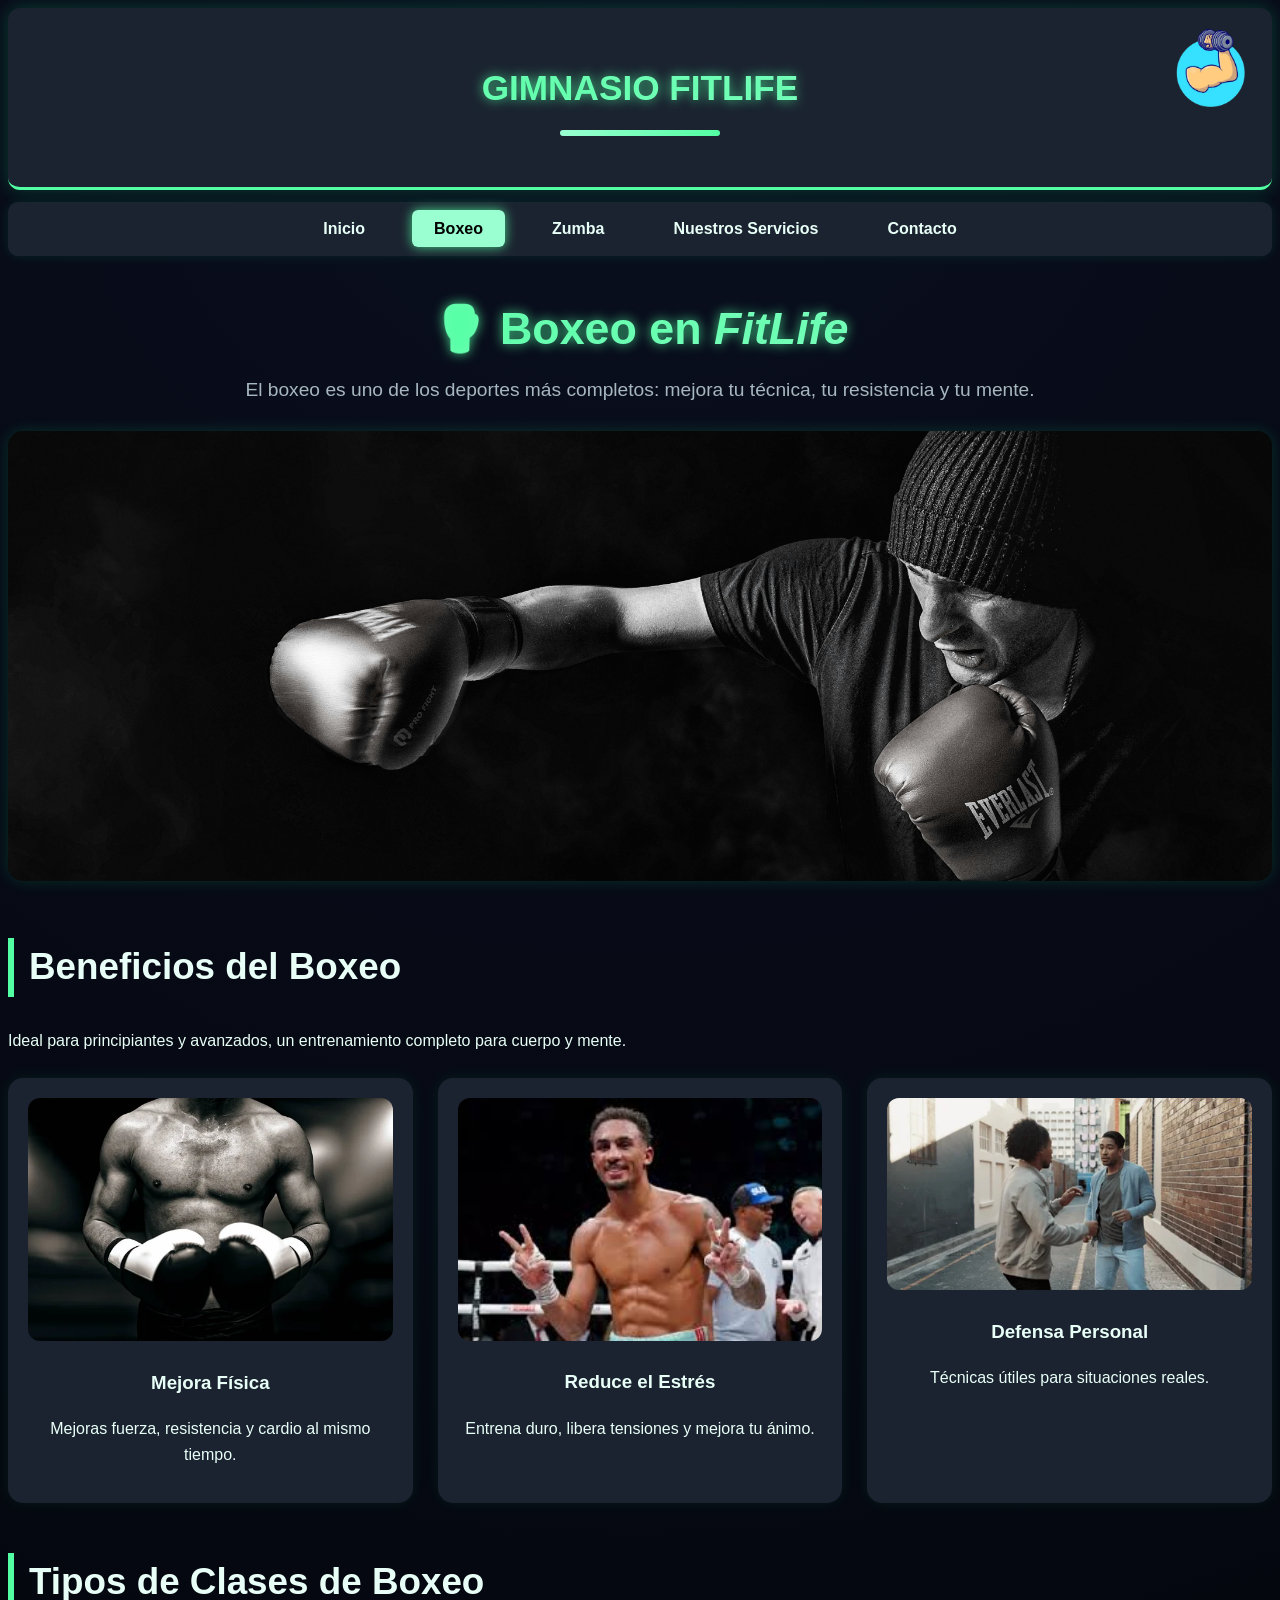
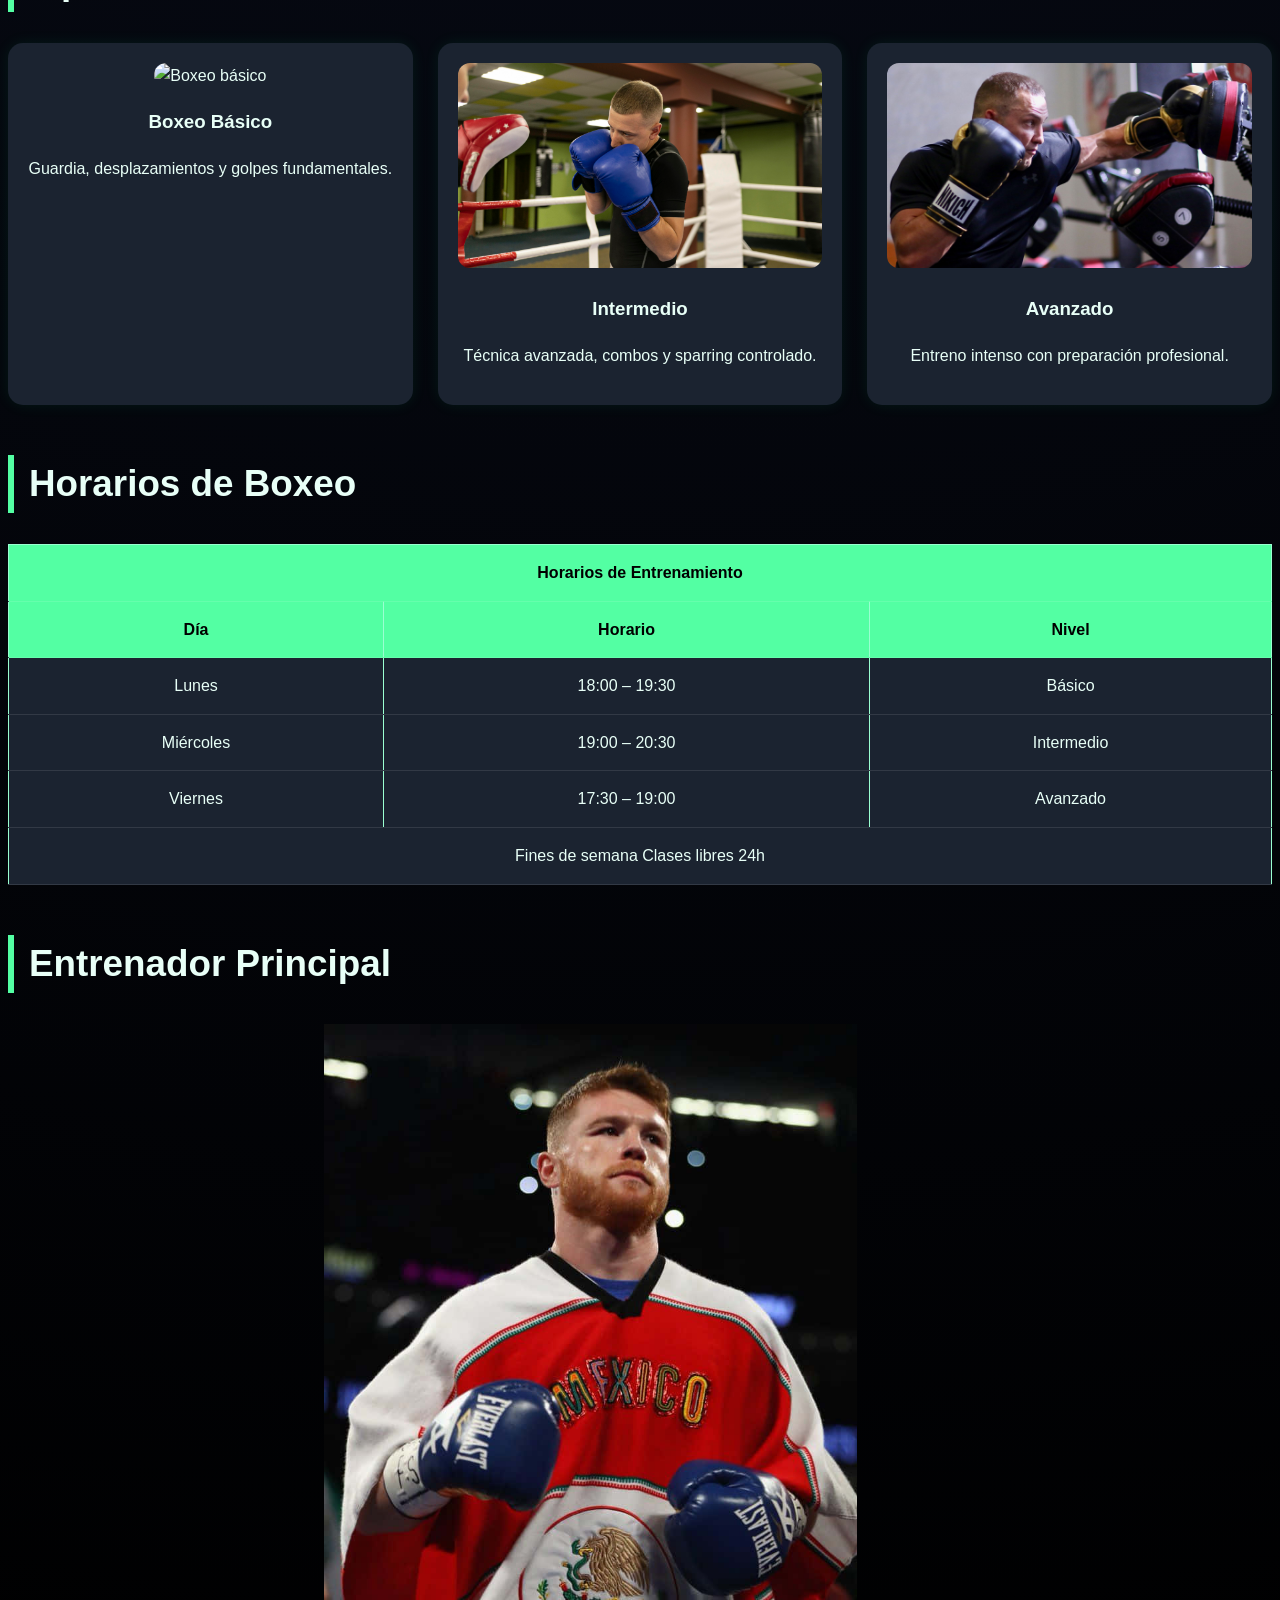
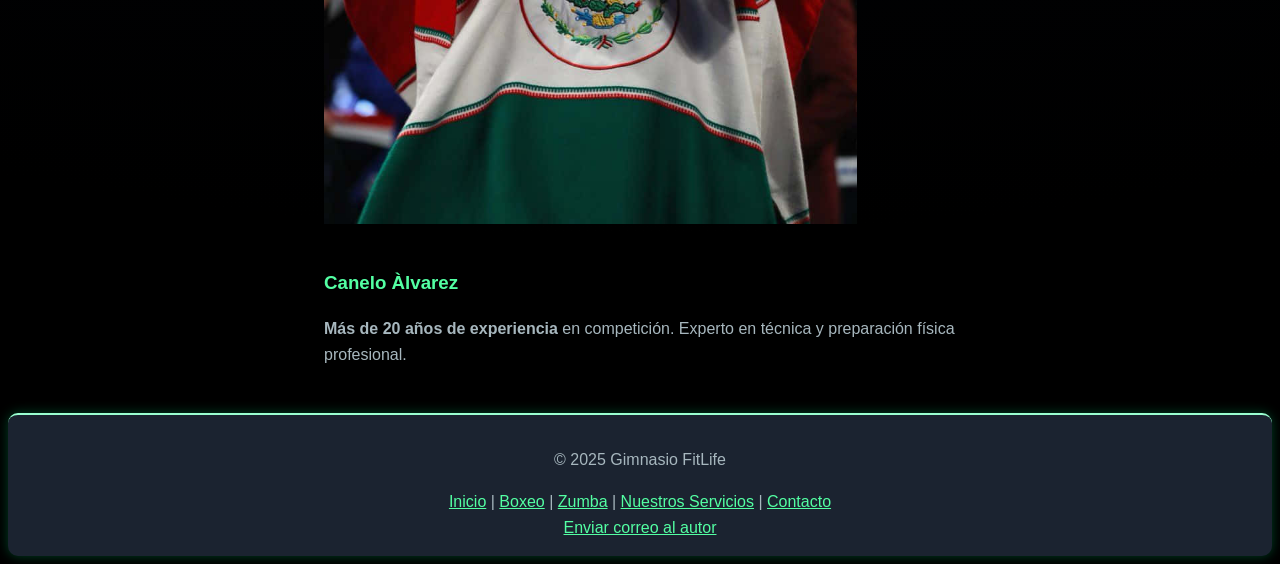
==== commit e65cdd35: "TERMINÉ" ====
--- a/html/Anuarbotseo.html
+++ b/html/Anuarbotseo.html
@@ -15,6 +15,7 @@
 </head>
 
 <body>
+    <div id="wrapper">
     <header id="header">
         <img src="../img/logo.png" id="logo" alt="logo gimnasio">
         <h1>Gimnasio FitLife</h1>
@@ -25,7 +26,7 @@
             <li><a href="../index.html">Inicio</a></li>
             <li><a class="active" href="Anuarbotseo.html">Boxeo</a></li>
             <li><a href="zumba.html">Zumba</a></li>
-            <li><a href="servicios.html">Servicios</a></li>
+            <li><a href="servicios.html">Nuestros Servicios</a></li>
             <li><a href="contacto.html">Contacto</a></li>
         </ul>
     </nav>
@@ -92,42 +93,58 @@
             </div>
         </section>
 
-        <!-- Horarios -->
-        <section id="horarios-boxeo">
-            <h2>Horarios de Boxeo</h2>
+       <!-- Horarios -->
+<section id="horarios-boxeo">
+    <h2>Horarios de Boxeo</h2>
 
-            <table class="tabla-horarios">
-                <tr>
-                    <th>Día</th>
-                    <th>Horario</th>
-                    <th>Nivel</th>
-                </tr>
-                <tr>
-                    <td>Lunes</td>
-                    <td>18:00 – 19:30</td>
-                    <td>Básico</td>
-                </tr>
-                <tr>
-                    <td>Miércoles</td>
-                    <td>19:00 – 20:30</td>
-                    <td>Intermedio</td>
-                </tr>
-                <tr>
-                    <td>Viernes</td>
-                    <td>17:30 – 19:00</td>
-                    <td>Avanzado</td>
-                </tr>
-            </table>
-        </section>
+    <table class="tabla-horarios" border="1">
+        <thead>
+            <tr>
+                <th colspan="3">Horarios de Entrenamiento</th>
+            </tr>
+            <tr>
+                <th>Día</th>
+                <th>Horario</th>
+                <th>Nivel</th>
+            </tr>
+        </thead>
+
+        <tbody>
+            <tr>
+                <td>Lunes</td>
+                <td>18:00 – 19:30</td>
+                <td>Básico</td>
+            </tr>
+            <tr>
+                <td>Miércoles</td>
+                <td>19:00 – 20:30</td>
+                <td>Intermedio</td>
+            </tr>
+            <tr>
+                <td>Viernes</td>
+                <td>17:30 – 19:00</td>
+                <td>Avanzado</td>
+            </tr>
+        </tbody>
+
+        <tfoot>
+            <tr>
+                <td colspan="3">Fines de semana Clases libres 24h</td>
+            </tr>
+        </tfoot>
+    </table>
+</section>
+
 
         <!-- Entrenador -->
         <section id="entrenador-boxeo">
             <h2>Entrenador Principal</h2>
 
             <div class="entrenador-info">
-                <img src="../img/canelo.png" alt="Entrenador" class="entrenador-img">
+                <div id ="Canelo"></div>
 
                 <div class="texto-entrenador">
+                    
                     <h3>Canelo Àlvarez</h3>
                     <p><strong>Más de 20 años de experiencia</strong> en competición. Experto en técnica y preparación física profesional.</p>
                 </div>
@@ -141,11 +158,12 @@
             <a href="../index.html">Inicio</a> |
             <a href="Anuarbotseo.html">Boxeo</a> |
             <a href="zumba.html">Zumba</a> |
-            <a href="dietas.html">Dietas</a> |
-            <a href="rutinas.html">Rutinas</a> |
+            <a href="dietas.html">Nuestros Servicios</a> |
             <a href="contacto.html">Contacto</a>
         </div>
         <a href="mailto:fitlife@gym.com">Enviar correo al autor</a>
     </footer>
+    </div>
 </body>
 </html>
+
--- a/css/boxeo.css
+++ b/css/boxeo.css
@@ -104,7 +104,13 @@
     width: 50%;
     height: 30%;
 }
-
+#Canelo{
+    width: 100%;
+    height: 800px;
+    background-image: url(../img/canelo.png);
+    background-size:contain;
+    background-repeat: no-repeat;
+}
 .texto-entrenador {
     flex: 1;
     min-width: 260px;
--- a/css/main.css
+++ b/css/main.css
@@ -32,10 +32,7 @@
 }
 
 #wrapper {
-  width: 90%;
-  max-width: 1100px;
-  margin: 28px auto;
-  padding: 8px;
+  width: 100%;
 }
 
 /* ============================
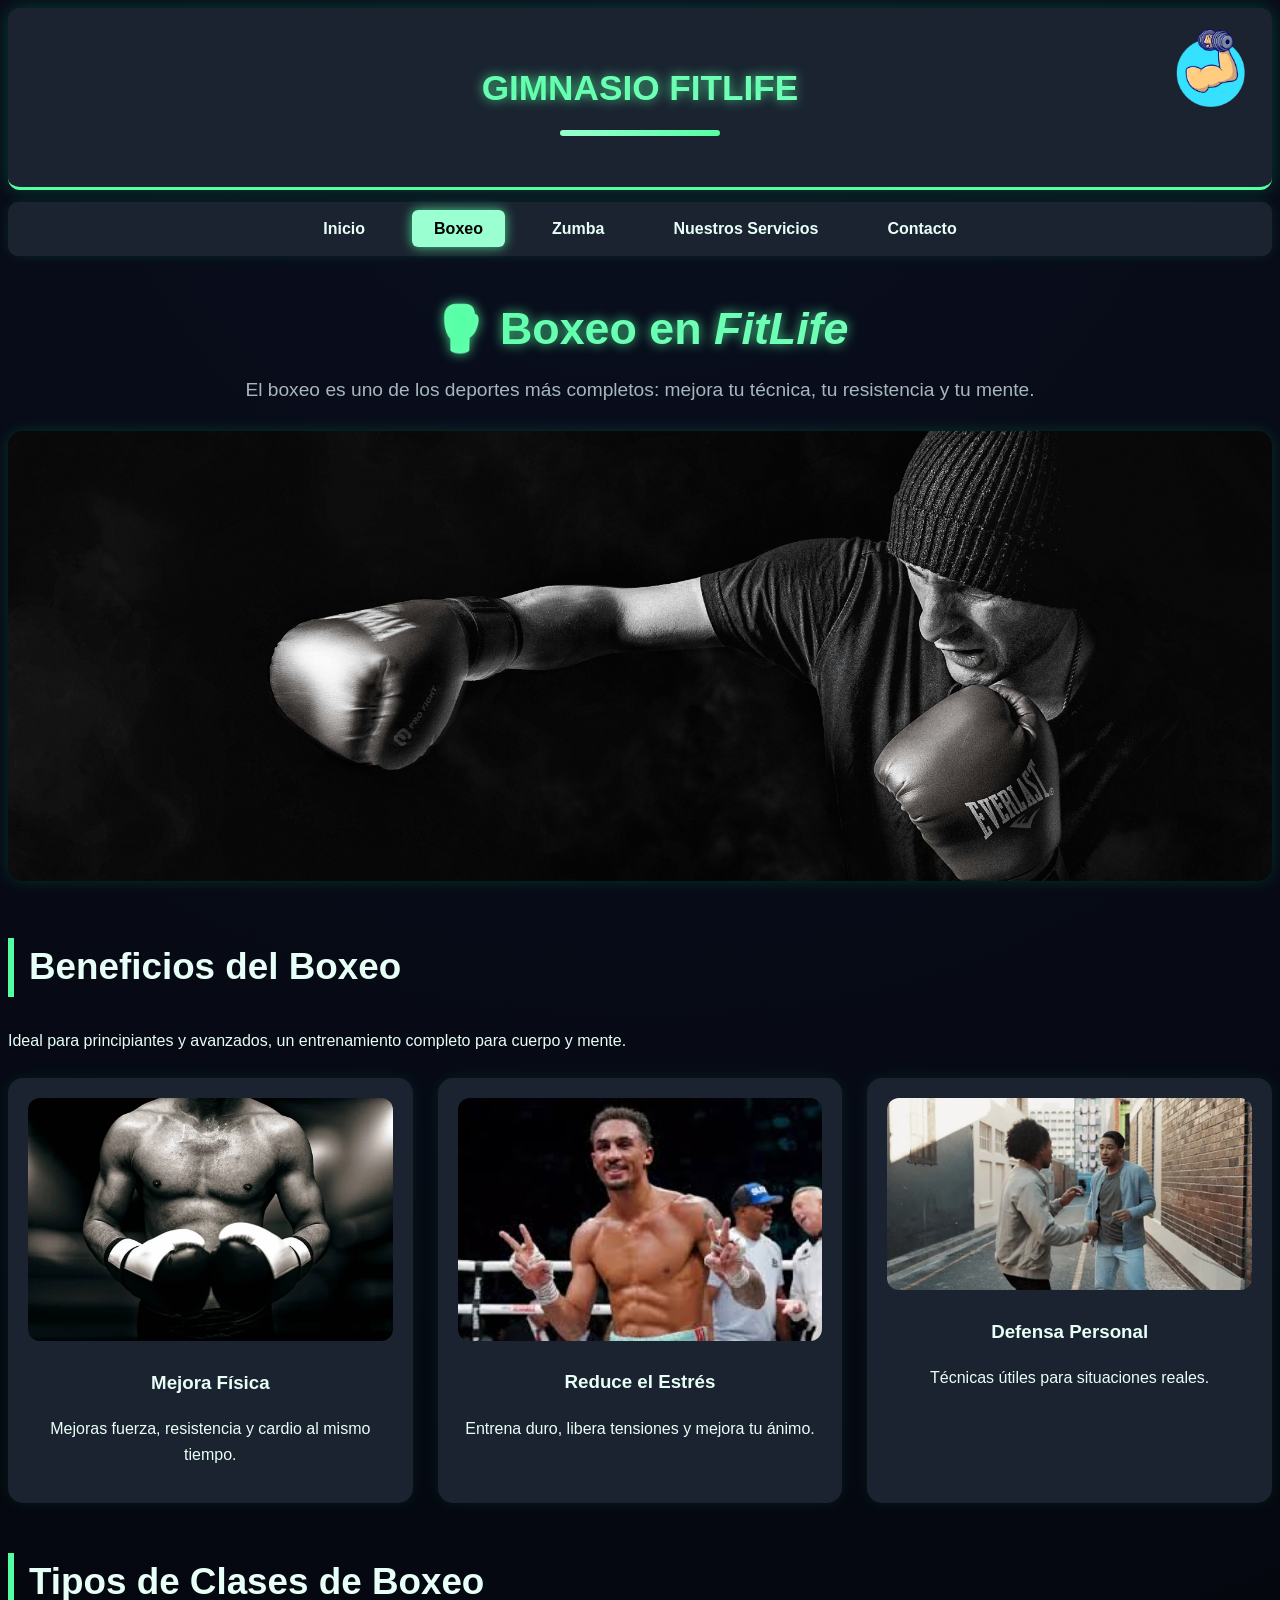
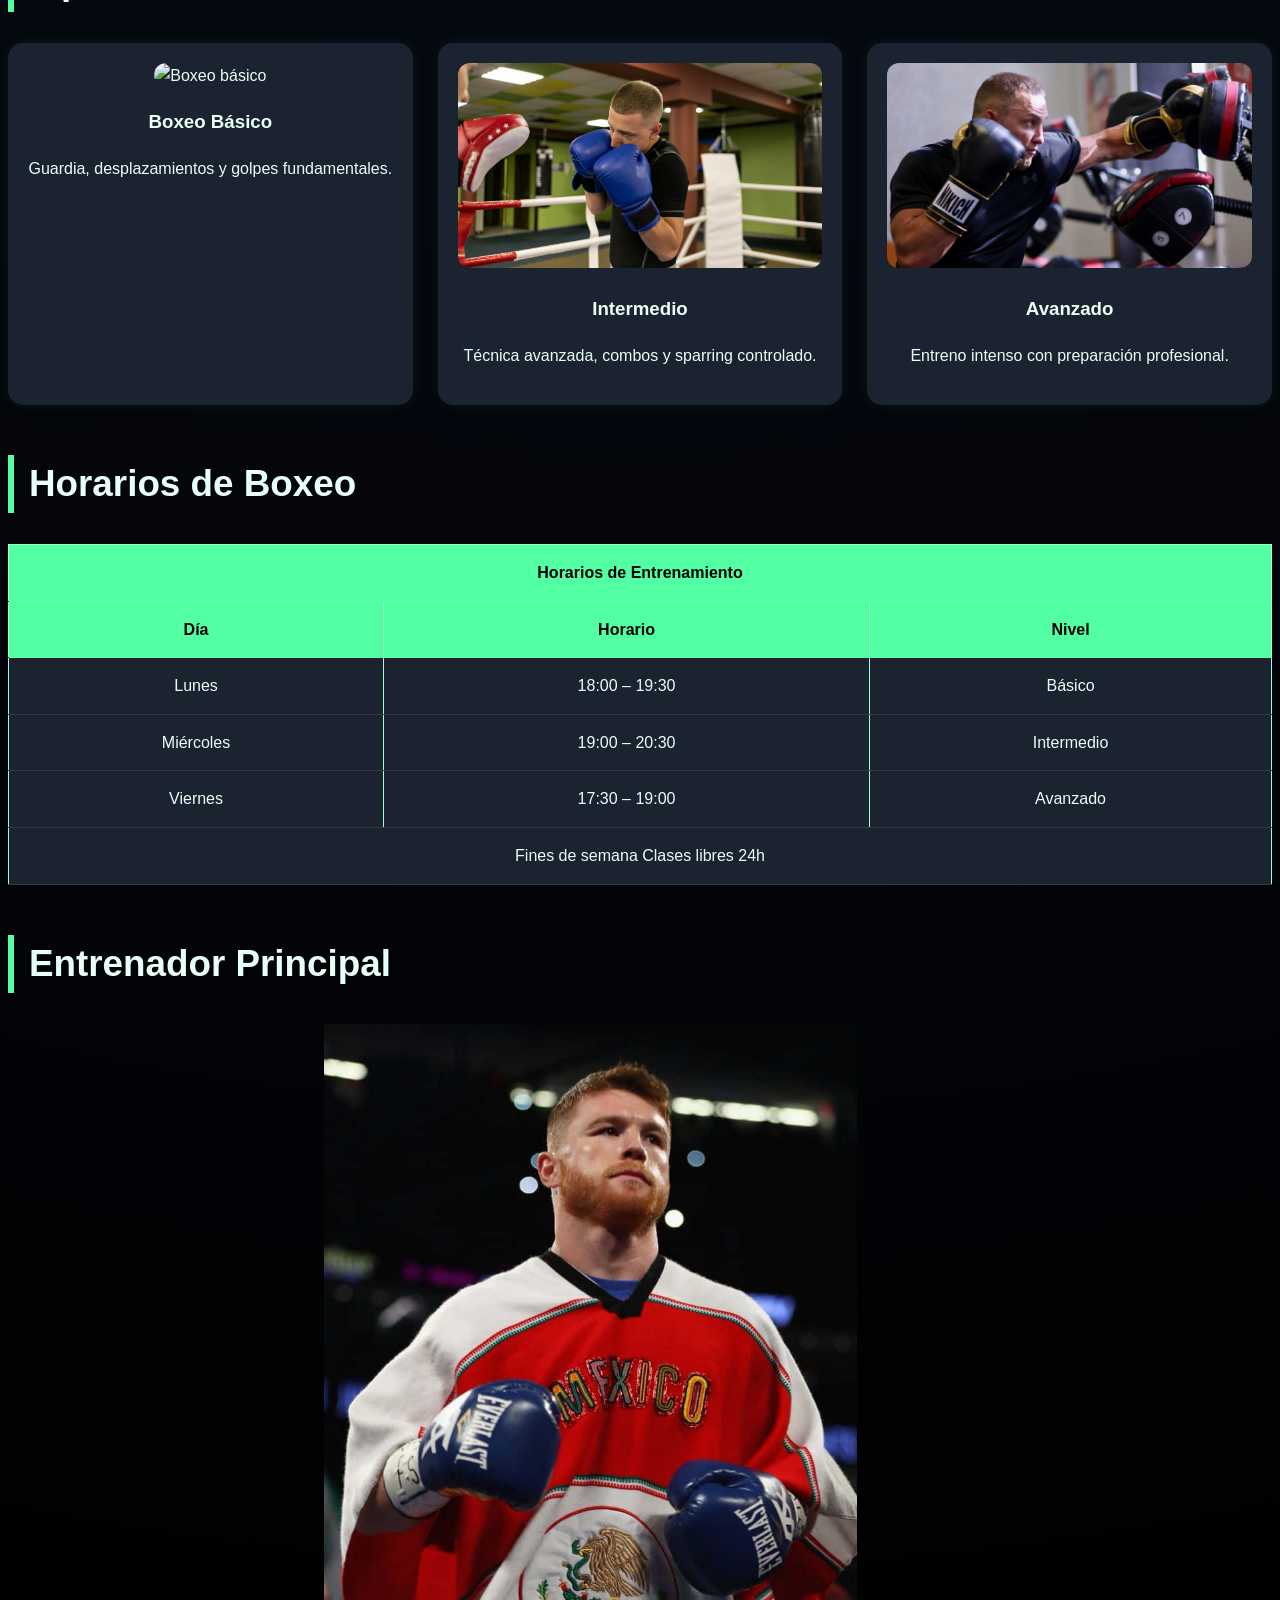
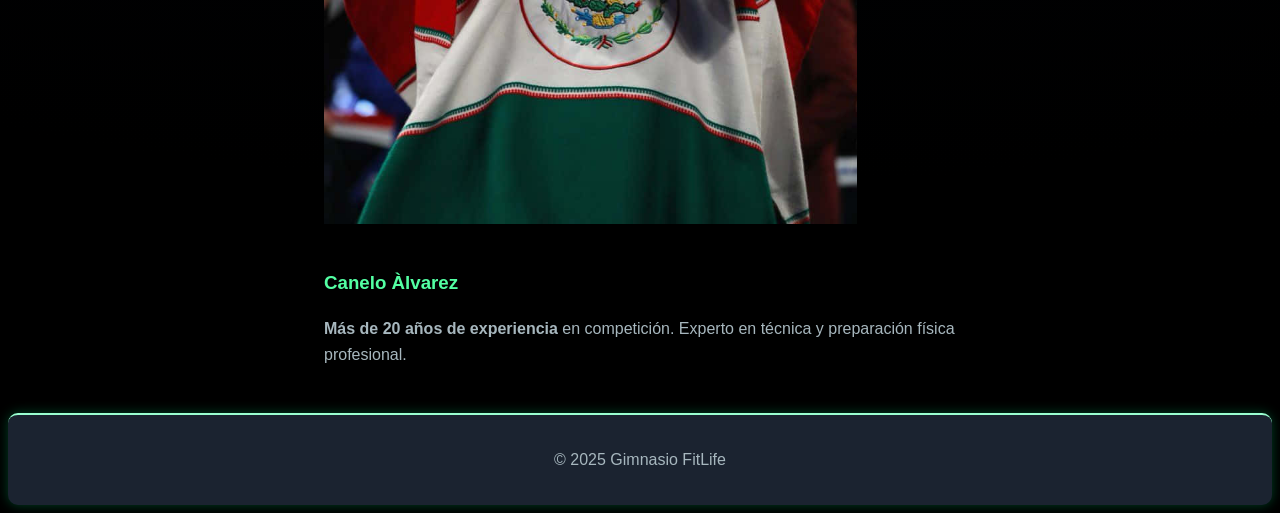
==== commit 433c1664: "Fase IV: afegir modal, banner, teclado, reloj i tooltip a totes les pagines; corregir bugs" ====
--- a/html/Anuarbotseo.html
+++ b/html/Anuarbotseo.html
@@ -7,163 +7,160 @@
     <meta name="author" content="Equipo 3">
     <meta name="description" content="Gimnasio FitLife – Entrenamientos, dietas y contacto">
     <meta name="keywords" content="gimnasio, boxeo, zumba, dietas, rutinas, fitness">
+    <link rel="icon" type="image/x-icon" href="../img/favicon.ico">
+
     <title>FitLife – Boxeo</title>
 
     <link rel="stylesheet" href="css/reset.css">
     <link rel="stylesheet" href="../css/boxeo.css">
     <link rel="stylesheet" href="../css/main.css">
+    <script src="../js/reloj.js"></script>
+    <script src="../js/alert.js"></script>
+    <script src="../js/tooltip.js"></script>
+    <script src="../js/teclado.js"></script>
 </head>
 
 <body>
     <div id="wrapper">
-    <header id="header">
-        <img src="../img/logo.png" id="logo" alt="logo gimnasio">
-        <h1>Gimnasio FitLife</h1>
-    </header>
+        <header id="header">
+            <img src="../img/logo.png" id="logo" alt="logo gimnasio">
+            <h1>Gimnasio FitLife</h1>
+        </header>
 
-    <nav id="main-nav">
-        <ul>
-            <li><a href="../index.html">Inicio</a></li>
-            <li><a class="active" href="Anuarbotseo.html">Boxeo</a></li>
-            <li><a href="zumba.html">Zumba</a></li>
-            <li><a href="servicios.html">Nuestros Servicios</a></li>
-            <li><a href="contacto.html">Contacto</a></li>
-        </ul>
-    </nav>
+        <nav id="main-nav">
+            <ul>
+                <li data-tooltip="Pàgina principal del gimnàs"><a href="../index.html">Inicio</a></li>
+                <li data-tooltip="Classes de Boxeo per a tots els nivells"><a class="active" href="Anuarbotseo.html">Boxeo</a></li>
+                <li data-tooltip="Classes de Zumba amb instructors experts"><a href="zumba.html">Zumba</a></li>
+                <li data-tooltip="Plans de dieta i serveis nutricionals"><a href="dietas.html">Nuestros Servicios</a></li>
+                <li data-tooltip="Envia'ns un missatge o consulta"><a href="contacto.html">Contacto</a></li>
+            </ul>
+        </nav>
 
-    <main>
-        <!-- Sección portada -->
-        <section id="boxeo-portada">
-            <h1 class="titulo-boxeo">🥊 Boxeo en <em>FitLife</em></h1>
-            <p class="intro-boxeo">El boxeo es uno de los deportes más completos: mejora tu técnica, tu resistencia y tu mente.</p>
+        <main>
+            <!-- Sección portada -->
+            <section id="boxeo-portada">
+                <h1 class="titulo-boxeo">🥊 Boxeo en <em>FitLife</em></h1>
+                <p class="intro-boxeo">El boxeo es uno de los deportes más completos: mejora tu técnica, tu resistencia
+                    y tu mente.</p>
 
-            <div class="img-portada-boxeo">
-                <img src="../img/box4k.jpg" alt="Boxeador entrenando">
-            </div>
-        </section>
+                <div class="img-portada-boxeo">
+                    <img src="../img/box4k.jpg" alt="Boxeador entrenando">
+                </div>
+            </section>
 
-        <!-- Beneficios -->
-        <section id="beneficios-boxeo">
-            <h2>Beneficios del Boxeo</h2>
-            <p>Ideal para principiantes y avanzados, un entrenamiento completo para cuerpo y mente.</p>
+            <!-- Beneficios -->
+            <section id="beneficios-boxeo">
+                <h2>Beneficios del Boxeo</h2>
+                <p>Ideal para principiantes y avanzados, un entrenamiento completo para cuerpo y mente.</p>
 
-            <div class="cards-beneficios">
-                <div class="card-boxeo">
-                    <img src="../img/fisico.png" alt="Mejora física">
-                    <h3>Mejora Física</h3>
-                    <p>Mejoras fuerza, resistencia y cardio al mismo tiempo.</p>
+                <div class="cards-beneficios">
+                    <div class="card-boxeo">
+                        <img src="../img/fisico.png" alt="Mejora física">
+                        <h3>Mejora Física</h3>
+                        <p>Mejoras fuerza, resistencia y cardio al mismo tiempo.</p>
+                    </div>
+
+                    <div class="card-boxeo">
+                        <img src="../img/estres.png" alt="Estrés">
+                        <h3>Reduce el Estrés</h3>
+                        <p>Entrena duro, libera tensiones y mejora tu ánimo.</p>
+                    </div>
+
+                    <div class="card-boxeo">
+                        <img src="../img/pelecallejera.png" alt="Defensa personal">
+                        <h3>Defensa Personal</h3>
+                        <p>Técnicas útiles para situaciones reales.</p>
+                    </div>
                 </div>
+            </section>
 
-                <div class="card-boxeo">
-                    <img src="../img/estres.png" alt="Estrés">
-                    <h3>Reduce el Estrés</h3>
-                    <p>Entrena duro, libera tensiones y mejora tu ánimo.</p>
+            <!-- Clases -->
+            <section id="tipos-clases">
+                <h2>Tipos de Clases de Boxeo</h2>
+
+                <div class="lista-clases">
+                    <div class="clase">
+                        <img src="../img/nino-de-tiro-medio-practicando-boxeo.jpg" alt="Boxeo básico">
+                        <h3>Boxeo Básico</h3>
+                        <p>Guardia, desplazamientos y golpes fundamentales.</p>
+                    </div>
+
+                    <div class="clase">
+                        <img src="../img/vista-lateral-del-boxeador-masculino-con-entrenador-y-guantes.jpg"
+                            alt="Nivel intermedio">
+                        <h3>Intermedio</h3>
+                        <p>Técnica avanzada, combos y sparring controlado.</p>
+                    </div>
+
+                    <div class="clase">
+                        <img src="../img/AVANZADO.png" alt="Avanzado">
+                        <h3>Avanzado</h3>
+                        <p>Entreno intenso con preparación profesional.</p>
+                    </div>
                 </div>
+            </section>
+            <!-- Horarios -->
+            <section id="horarios-boxeo">
+                <h2>Horarios de Boxeo</h2>
 
-                <div class="card-boxeo">
-                    <img src="../img/pelecallejera.png" alt="Defensa personal">
-                    <h3>Defensa Personal</h3>
-                    <p>Técnicas útiles para situaciones reales.</p>
-                </div>
-            </div>
-        </section>
+                <table class="tabla-horarios" border="1">
+                    <thead>
+                        <tr>
+                            <th colspan="3">Horarios de Entrenamiento</th>
+                        </tr>
+                        <tr>
+                            <th>Día</th>
+                            <th>Horario</th>
+                            <th>Nivel</th>
+                        </tr>
+                    </thead>
 
-        <!-- Clases -->
-        <section id="tipos-clases">
-            <h2>Tipos de Clases de Boxeo</h2>
+                    <tbody>
+                        <tr>
+                            <td>Lunes</td>
+                            <td>18:00 – 19:30</td>
+                            <td>Básico</td>
+                        </tr>
+                        <tr>
+                            <td>Miércoles</td>
+                            <td>19:00 – 20:30</td>
+                            <td>Intermedio</td>
+                        </tr>
+                        <tr>
+                            <td>Viernes</td>
+                            <td>17:30 – 19:00</td>
+                            <td>Avanzado</td>
+                        </tr>
+                    </tbody>
 
-            <div class="lista-clases">
-                <div class="clase">
-                    <img src="../img/nino-de-tiro-medio-practicando-boxeo.jpg" alt="Boxeo básico">
-                    <h3>Boxeo Básico</h3>
-                    <p>Guardia, desplazamientos y golpes fundamentales.</p>
-                </div>
-
-                <div class="clase">
-                    <img src="../img/vista-lateral-del-boxeador-masculino-con-entrenador-y-guantes.jpg" alt="Nivel intermedio">
-                    <h3>Intermedio</h3>
-                    <p>Técnica avanzada, combos y sparring controlado.</p>
-                </div>
-
-                <div class="clase">
-                    <img src="../img/AVANZADO.png" alt="Avanzado">
-                    <h3>Avanzado</h3>
-                    <p>Entreno intenso con preparación profesional.</p>
-                </div>
-            </div>
-        </section>
-
-       <!-- Horarios -->
-<section id="horarios-boxeo">
-    <h2>Horarios de Boxeo</h2>
-
-    <table class="tabla-horarios" border="1">
-        <thead>
-            <tr>
-                <th colspan="3">Horarios de Entrenamiento</th>
-            </tr>
-            <tr>
-                <th>Día</th>
-                <th>Horario</th>
-                <th>Nivel</th>
-            </tr>
-        </thead>
-
-        <tbody>
-            <tr>
-                <td>Lunes</td>
-                <td>18:00 – 19:30</td>
-                <td>Básico</td>
-            </tr>
-            <tr>
-                <td>Miércoles</td>
-                <td>19:00 – 20:30</td>
-                <td>Intermedio</td>
-            </tr>
-            <tr>
-                <td>Viernes</td>
-                <td>17:30 – 19:00</td>
-                <td>Avanzado</td>
-            </tr>
-        </tbody>
-
-        <tfoot>
-            <tr>
-                <td colspan="3">Fines de semana Clases libres 24h</td>
-            </tr>
-        </tfoot>
-    </table>
-</section>
+                    <tfoot>
+                        <tr>
+                            <td colspan="3">Fines de semana Clases libres 24h</td>
+                        </tr>
+                    </tfoot>
+                </table>
+            </section>
 
 
-        <!-- Entrenador -->
-        <section id="entrenador-boxeo">
-            <h2>Entrenador Principal</h2>
+            <!-- Entrenador -->
+            <section id="entrenador-boxeo">
+                <h2>Entrenador Principal</h2>
 
-            <div class="entrenador-info">
-                <div id ="Canelo"></div>
+                <div class="entrenador-info">
+                    <div id="Canelo"></div>
 
-                <div class="texto-entrenador">
-                    
-                    <h3>Canelo Àlvarez</h3>
-                    <p><strong>Más de 20 años de experiencia</strong> en competición. Experto en técnica y preparación física profesional.</p>
+                    <div class="texto-entrenador">
+
+                        <h3>Canelo Àlvarez</h3>
+                        <p><strong>Más de 20 años de experiencia</strong> en competición. Experto en técnica y
+                            preparación física profesional.</p>
+                    </div>
                 </div>
-            </div>
-        </section>
-    </main>
+            </section>
+        </main>
 
-    <footer id="footer">
-        <p>© 2025 Gimnasio FitLife</p>
-        <div id="footer-nav">
-            <a href="../index.html">Inicio</a> |
-            <a href="Anuarbotseo.html">Boxeo</a> |
-            <a href="zumba.html">Zumba</a> |
-            <a href="dietas.html">Nuestros Servicios</a> |
-            <a href="contacto.html">Contacto</a>
-        </div>
-        <a href="mailto:fitlife@gym.com">Enviar correo al autor</a>
-    </footer>
-    </div>
-</body>
-</html>
-
+        <footer id="footer">
+            <div id="reloj"></div>
+            <p>© 2025 Gimnasio FitLife</p>
+            <div id="f
--- a/css/boxeo.css
+++ b/css/boxeo.css
@@ -1,6 +1,5 @@
 /* =======================================
-   Estilos exclusivos de la página de boxeo
-   Respeta la paleta neon oscura de main.css
+   Estilos botseo - anu
    ====================================== */
 
 /* Portada */
--- a/css/main.css
+++ b/css/main.css
@@ -73,10 +73,15 @@
   position: absolute;
   right: 20px;
   top: 20px;
-  transition: 0.25s ease;
-}
-
-#logo:hover { transform: scale(1.05); }
+  animation: moverLogo 3s infinite ease-in-out;
+}
+
+@keyframes moverLogo {
+  0%   { transform: scale(1); }
+  50%  { transform: scale(1.25); }  /* Esto hace que crezca aprox 100px */
+  100% { transform: scale(1); }
+}
+
 
 /* ============================
    MENÚ (Nav)
